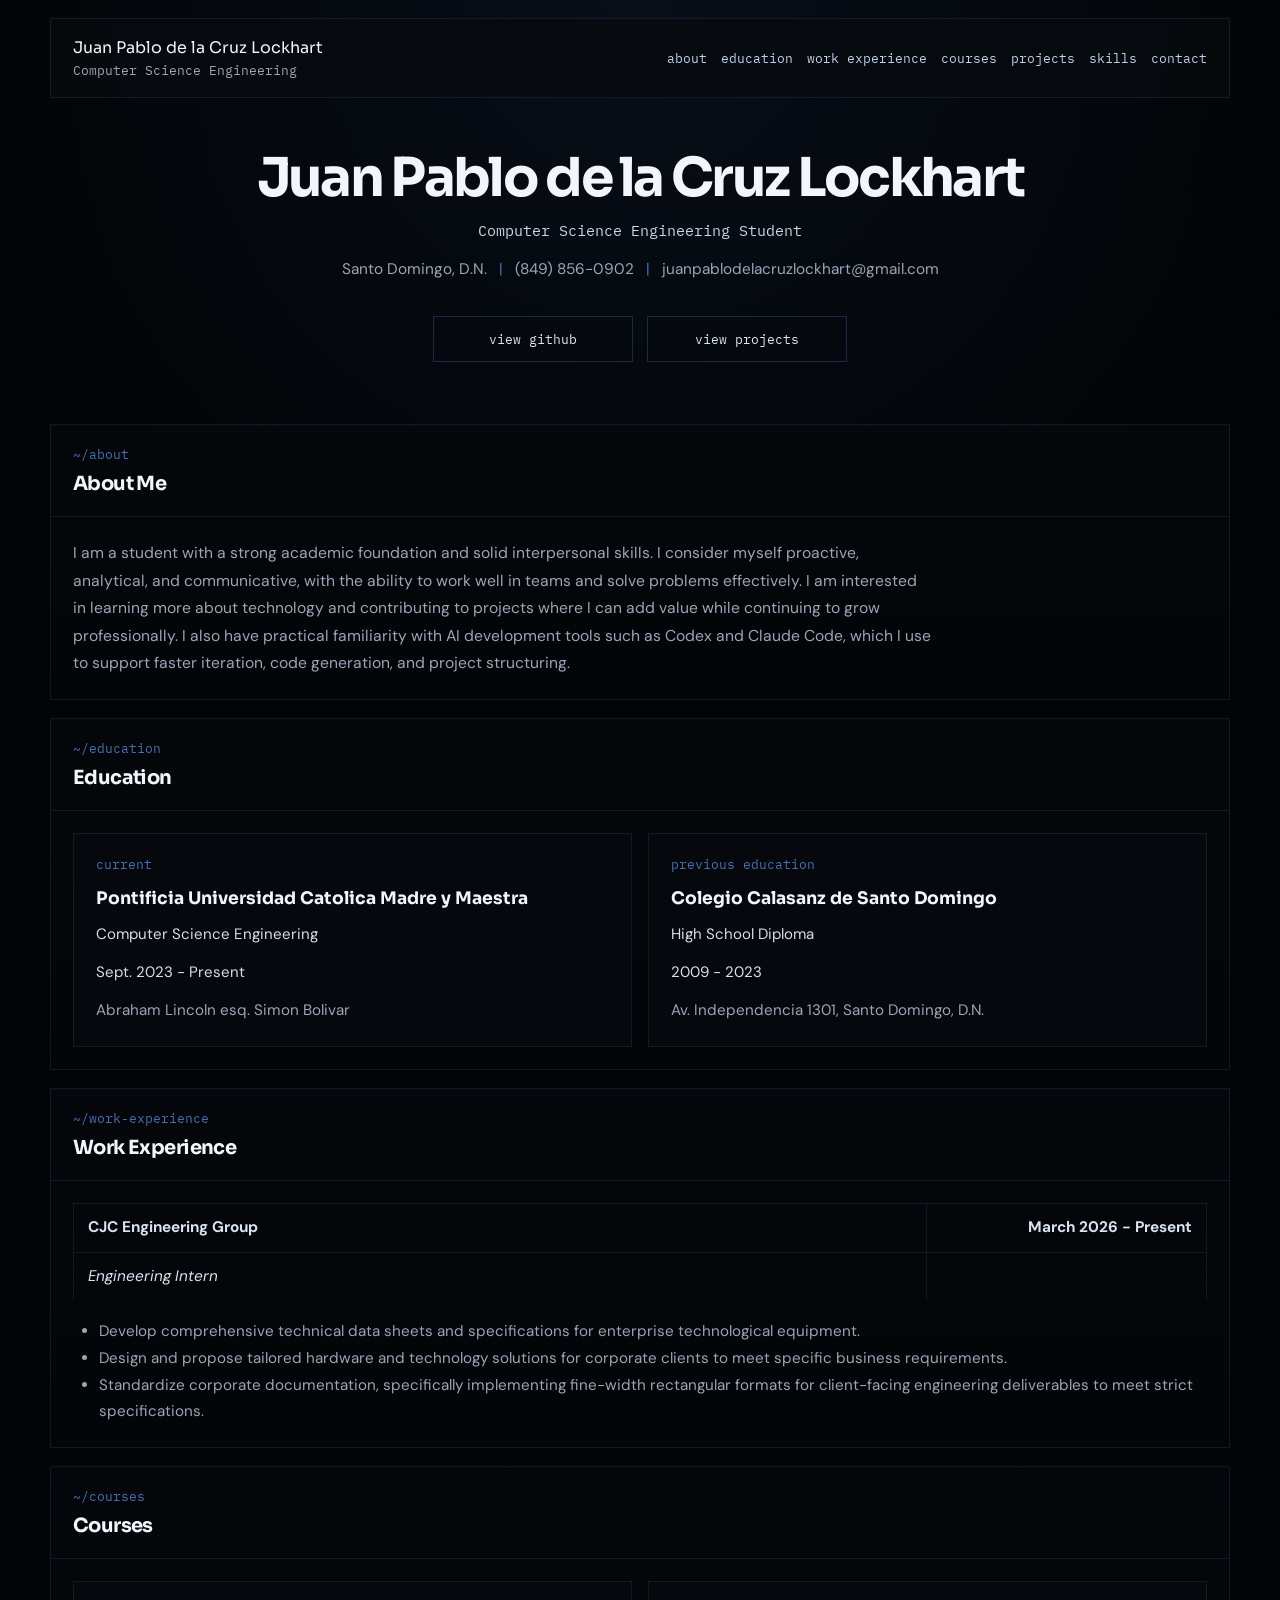
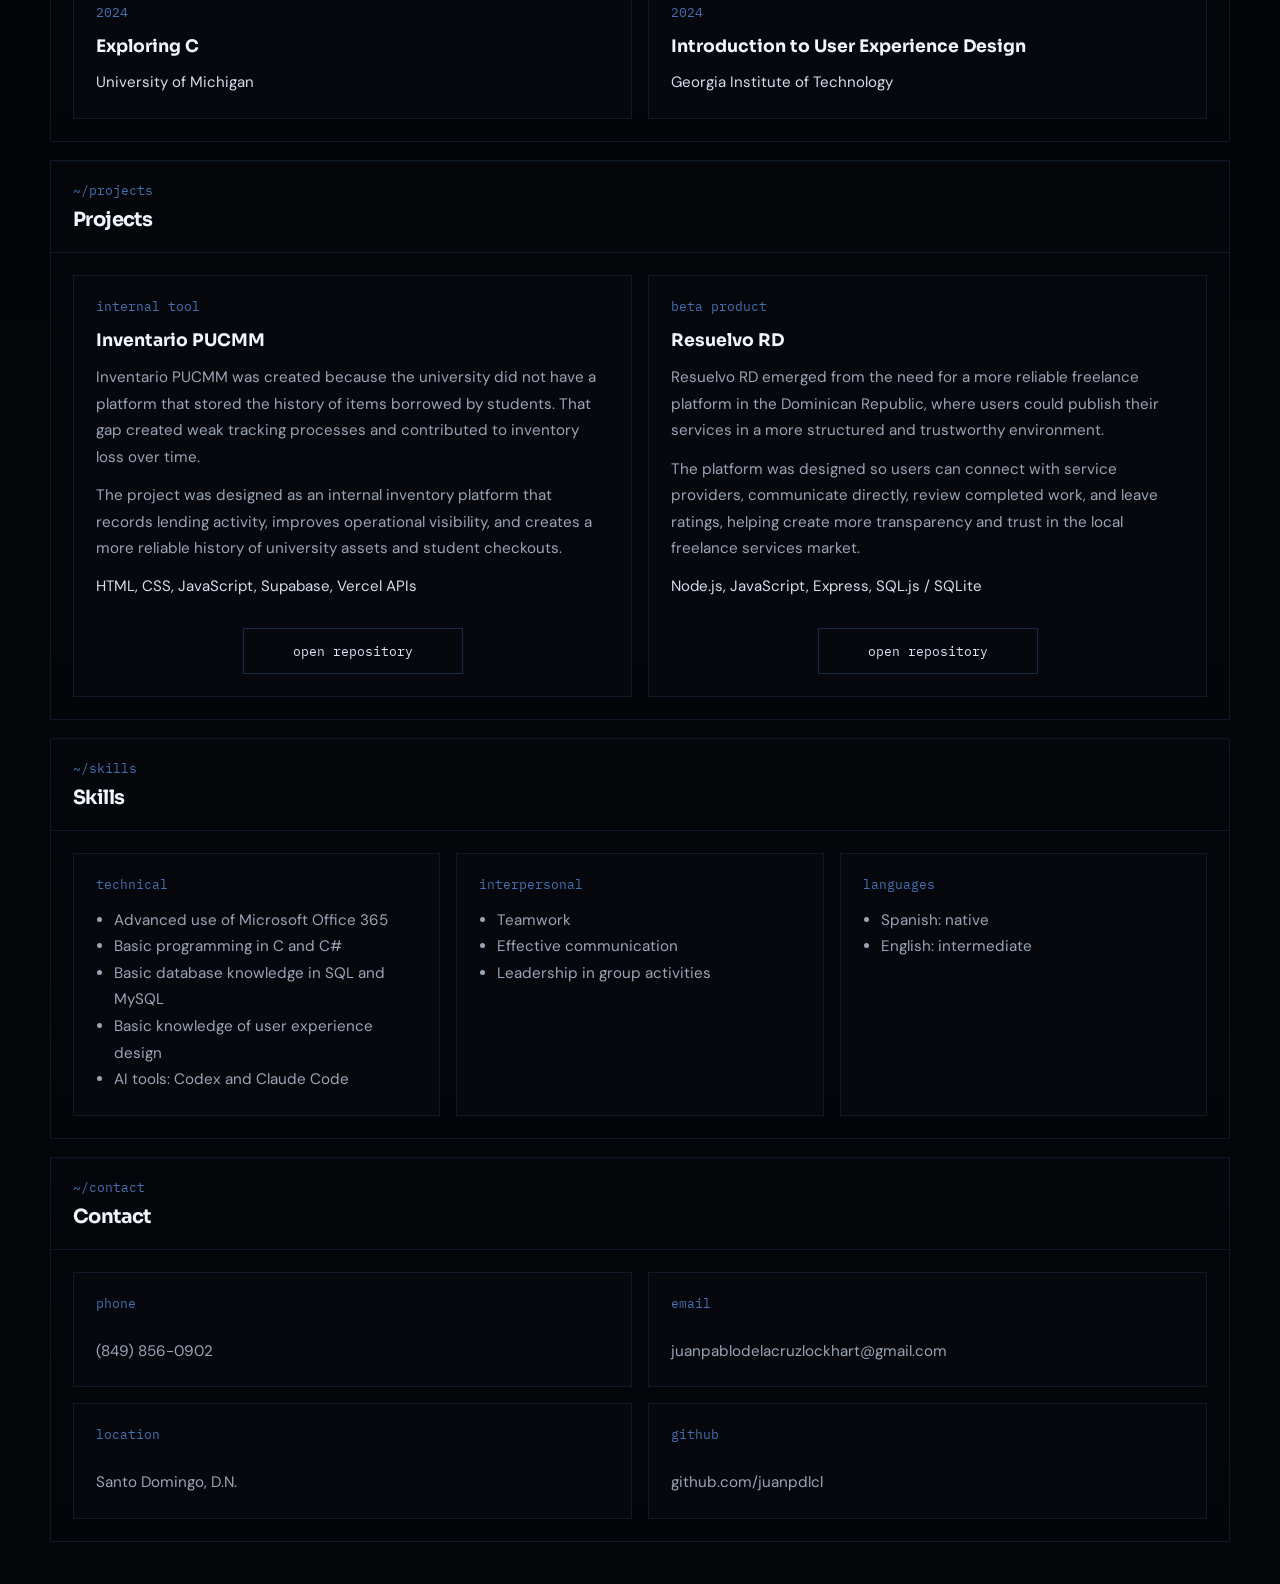
==== docs/index.html @ 8f5033bb "Add docs-based Pages source" ====
<!doctype html>
<html lang="en">
  <head>
    <meta charset="UTF-8" />
    <meta name="viewport" content="width=device-width, initial-scale=1.0" />
    <title>Juan Pablo de la Cruz Lockhart | Portfolio</title>
    <meta
      name="description"
      content="Portfolio of Juan Pablo de la Cruz Lockhart, a Computer Science Engineering student."
    />
    <meta
      property="og:title"
      content="Juan Pablo de la Cruz Lockhart | Portfolio"
    />
    <meta
      property="og:description"
      content="Academic and technical profile with projects, education, courses, skills, and contact information."
    />
    <meta property="og:type" content="website" />
    <meta property="og:url" content="https://juanpdlcl.github.io/" />
    <link rel="preconnect" href="https://fonts.googleapis.com" />
    <link rel="preconnect" href="https://fonts.gstatic.com" crossorigin />
    <link
      href="https://fonts.googleapis.com/css2?family=DM+Sans:wght@400;500;700&family=IBM+Plex+Mono:wght@400;500;600&family=Sora:wght@500;600;700&display=swap"
      rel="stylesheet"
    />
    <link rel="stylesheet" href="./styles.css" />
  </head>
  <body>
    <div class="site-shell">
      <header class="topbar reveal" id="home">
        <div class="brand">
          <span class="brand-name">Juan Pablo de la Cruz Lockhart</span>
          <span class="brand-role">Computer Science Engineering</span>
        </div>

        <nav class="topnav">
          <a href="#about">about</a>
          <a href="#education">education</a>
          <a href="#work-experience">work experience</a>
          <a href="#courses">courses</a>
          <a href="#projects">projects</a>
          <a href="#skills">skills</a>
          <a href="#contact">contact</a>
        </nav>
      </header>

      <main>
        <section class="hero reveal">
          <h1>Juan Pablo de la Cruz Lockhart</h1>

          <p class="hero-role">Computer Science Engineering Student</p>

          <p class="hero-contact">
            Santo Domingo, D.N. <span>|</span> (849) 856-0902 <span>|</span>
            <a href="mailto:juanpablodelacruzlockhart@gmail.com"
              >juanpablodelacruzlockhart@gmail.com</a
            >
          </p>

          <div class="hero-actions">
            <a class="hero-button" href="https://github.com/juanpdlcl">view github</a>
            <a class="hero-button hero-button-secondary" href="#projects"
              >view projects</a
            >
          </div>
        </section>

        <section class="content-section reveal" id="about">
          <div class="section-head">
            <p class="section-path">~/about</p>
            <h2>About Me</h2>
          </div>
          <div class="section-body">
            <p class="copy-block">
              I am a student with a strong academic foundation and solid
              interpersonal skills. I consider myself proactive, analytical, and
              communicative, with the ability to work well in teams and solve
              problems effectively. I am interested in learning more about
              technology and contributing to projects where I can add value
              while continuing to grow professionally. I also have practical
              familiarity with AI development tools such as Codex and Claude
              Code, which I use to support faster iteration, code generation,
              and project structuring.
            </p>
          </div>
        </section>

        <section class="content-section reveal" id="education">
          <div class="section-head">
            <p class="section-path">~/education</p>
            <h2>Education</h2>
          </div>
          <div class="card-grid">
            <article class="info-card">
              <div class="card-label">current</div>
              <h3>Pontificia Universidad Catolica Madre y Maestra</h3>
              <p class="card-meta">
                Computer Science Engineering
              </p>
              <p class="card-meta">Sept. 2023 - Present</p>
              <p class="card-copy">Abraham Lincoln esq. Simon Bolivar</p>
            </article>

            <article class="info-card">
              <div class="card-label">previous education</div>
              <h3>Colegio Calasanz de Santo Domingo</h3>
              <p class="card-meta">High School Diploma</p>
              <p class="card-meta">2009 - 2023</p>
              <p class="card-copy">Av. Independencia 1301, Santo Domingo, D.N.</p>
            </article>
          </div>
        </section>

        <section class="content-section reveal" id="work-experience">
          <div class="section-head">
            <p class="section-path">~/work-experience</p>
            <h2>Work Experience</h2>
          </div>
          <div class="experience-table">
            <div class="experience-row experience-row-head">
              <div class="experience-main">CJC Engineering Group</div>
              <div class="experience-side">March 2026 - Present</div>
            </div>
            <div class="experience-row">
              <div class="experience-main"><em>Engineering Intern</em></div>
              <div class="experience-side"></div>
            </div>
            <div class="experience-details">
              <ul class="detail-list">
                <li>
                  Develop comprehensive technical data sheets and
                  specifications for enterprise technological equipment.
                </li>
                <li>
                  Design and propose tailored hardware and technology solutions
                  for corporate clients to meet specific business requirements.
                </li>
                <li>
                  Standardize corporate documentation, specifically
                  implementing fine-width rectangular formats for client-facing
                  engineering deliverables to meet strict specifications.
                </li>
              </ul>
            </div>
          </div>
        </section>

        <section class="content-section reveal" id="courses">
          <div class="section-head">
            <p class="section-path">~/courses</p>
            <h2>Courses</h2>
          </div>
          <div class="card-grid">
            <article class="info-card">
              <div class="card-label">2024</div>
              <h3>Exploring C</h3>
              <p class="card-meta">University of Michigan</p>
            </article>

            <article class="info-card">
              <div class="card-label">2024</div>
              <h3>Introduction to User Experience Design</h3>
              <p class="card-meta">Georgia Institute of Technology</p>
            </article>
          </div>
        </section>

        <section class="content-section reveal" id="projects">
          <div class="section-head">
            <p class="section-path">~/projects</p>
            <h2>Projects</h2>
          </div>
          <div class="card-grid">
            <article class="info-card project-card">
              <div class="card-label">internal tool</div>
              <h3>Inventario PUCMM</h3>
              <p class="card-copy">
                Inventario PUCMM was created because the university did not have
                a platform that stored the history of items borrowed by
                students. That gap created weak tracking processes and
                contributed to inventory loss over time.
              </p>
              <p class="card-copy">
                The project was designed as an internal inventory platform that
                records lending activity, improves operational visibility, and
                creates a more reliable history of university assets and student
                checkouts.
              </p>
              <p class="card-meta">HTML, CSS, JavaScript, Supabase, Vercel APIs</p>
              <a class="card-button" href="https://github.com/juanpdlcl/inventario-pucmm"
                >open repository</a
              >
            </article>

            <article class="info-card project-card">
              <div class="card-label">beta product</div>
              <h3>Resuelvo RD</h3>
              <p class="card-copy">
                Resuelvo RD emerged from the need for a more reliable freelance
                platform in the Dominican Republic, where users could publish
                their services in a more structured and trustworthy environment.
              </p>
              <p class="card-copy">
                The platform was designed so users can connect with service
                providers, communicate directly, review completed work, and
                leave ratings, helping create more transparency and trust in the
                local freelance services market.
              </p>
              <p class="card-meta">Node.js, JavaScript, Express, SQL.js / SQLite</p>
              <a class="card-button" href="https://github.com/juanpdlcl/resuelvo-rd"
                >open repository</a
              >
            </article>
          </div>
        </section>

        <section class="content-section reveal" id="skills">
          <div class="section-head">
            <p class="section-path">~/skills</p>
            <h2>Skills</h2>
          </div>
          <div class="card-grid card-grid-3">
            <article class="info-card">
              <div class="card-label">technical</div>
              <ul class="detail-list">
                <li>Advanced use of Microsoft Office 365</li>
                <li>Basic programming in C and C#</li>
                <li>Basic database knowledge in SQL and MySQL</li>
                <li>Basic knowledge of user experience design</li>
                <li>AI tools: Codex and Claude Code</li>
              </ul>
            </article>

            <article class="info-card">
              <div class="card-label">interpersonal</div>
              <ul class="detail-list">
                <li>Teamwork</li>
                <li>Effective communication</li>
                <li>Leadership in group activities</li>
              </ul>
            </article>

            <article class="info-card">
              <div class="card-label">languages</div>
              <ul class="detail-list">
                <li>Spanish: native</li>
                <li>English: intermediate</li>
              </ul>
            </article>
          </div>
        </section>

        <section class="content-section reveal" id="contact">
          <div class="section-head">
            <p class="section-path">~/contact</p>
            <h2>Contact</h2>
          </div>
          <div class="card-grid contact-grid">
            <article class="info-card">
              <div class="card-label">phone</div>
              <p class="card-copy">(849) 856-0902</p>
            </article>

            <article class="info-card">
              <div class="card-label">email</div>
              <p class="card-copy">
                <a href="mailto:juanpablodelacruzlockhart@gmail.com"
                  >juanpablodelacruzlockhart@gmail.com</a
                >
              </p>
            </article>

            <article class="info-card">
              <div class="card-label">location</div>
              <p class="card-copy">Santo Domingo, D.N.</p>
            </article>

            <article class="info-card">
              <div class="card-label">github</div>
              <p class="card-copy">
                <a href="https://github.com/juanpdlcl">github.com/juanpdlcl</a>
              </p>
            </article>
          </div>
        </section>
      </main>
    </div>

    <script src="./script.js"></script>
  </body>
</html>
---- docs/styles.css ----
:root {
  --bg: #020305;
  --panel: #06080d;
  --panel-alt: #0a0e15;
  --text: #f2f5fb;
  --muted: #9ba5b6;
  --line: rgba(56, 90, 148, 0.22);
  --line-strong: rgba(56, 90, 148, 0.42);
  --accent: #24497f;
  --accent-bright: #4670b1;
  --accent-soft: rgba(70, 112, 177, 0.14);
  --max-width: 1180px;
}

* {
  box-sizing: border-box;
}

html {
  scroll-behavior: smooth;
}

body {
  margin: 0;
  min-height: 100vh;
  background:
    radial-gradient(circle at top center, rgba(36, 73, 127, 0.16), transparent 22%),
    linear-gradient(180deg, #020305 0%, #04060a 100%);
  color: var(--text);
  font-family: "DM Sans", sans-serif;
}

a {
  color: inherit;
  text-decoration: none;
}

.site-shell {
  width: min(var(--max-width), calc(100% - 40px));
  margin: 0 auto;
  padding: 18px 0 42px;
}

.topbar {
  display: flex;
  justify-content: space-between;
  align-items: center;
  gap: 20px;
  padding: 18px 22px;
  border: 1px solid var(--line);
  background: rgba(7, 10, 15, 0.72);
}

.brand {
  display: flex;
  flex-direction: column;
  gap: 4px;
}

.brand-name {
  font-family: "Sora", sans-serif;
  font-size: 1rem;
  color: var(--text);
}

.brand-role {
  font-family: "IBM Plex Mono", monospace;
  font-size: 0.82rem;
  color: var(--muted);
}

.topnav {
  display: flex;
  flex-wrap: wrap;
  gap: 14px;
}

.topnav a {
  font-family: "IBM Plex Mono", monospace;
  font-size: 0.84rem;
  color: #bfd0ea;
  transition: color 180ms ease;
}

.topnav a:hover {
  color: var(--text);
}

.hero {
  padding: 52px 0 44px;
  text-align: center;
}

.availability {
  display: inline-flex;
  align-items: center;
  gap: 10px;
  min-height: 38px;
  padding: 0 14px;
  margin-bottom: 22px;
  border: 1px solid var(--line);
  color: #d6e0ef;
  font-family: "IBM Plex Mono", monospace;
  font-size: 0.84rem;
}

.availability::before {
  content: "";
  width: 9px;
  height: 9px;
  background: var(--accent-bright);
}

.hero h1 {
  margin: 0;
  font-family: "Sora", sans-serif;
  font-size: clamp(2.2rem, 4.5vw, 3.35rem);
  line-height: 1.05;
  letter-spacing: -0.05em;
}

.hero-role {
  margin: 14px 0 0;
  color: #ccd6e5;
  font-family: "IBM Plex Mono", monospace;
  font-size: 0.96rem;
}

.hero-contact {
  margin: 16px 0 0;
  color: var(--muted);
  font-size: 0.96rem;
  line-height: 1.7;
}

.hero-contact span {
  margin: 0 8px;
  color: var(--accent-bright);
}

.hero-contact a:hover {
  color: #dce8fb;
}

.hero-actions {
  display: flex;
  justify-content: center;
  flex-wrap: wrap;
  gap: 14px;
  margin-top: 34px;
}

.hero-button,
.card-button {
  display: inline-flex;
  align-items: center;
  justify-content: center;
  min-height: 46px;
  padding: 0 20px;
  border: 1px solid var(--line-strong);
  color: #dce5f4;
  font-family: "IBM Plex Mono", monospace;
  font-size: 0.84rem;
  transition:
    background-color 180ms ease,
    border-color 180ms ease,
    color 180ms ease;
}

.hero-button {
  min-width: 200px;
}

.hero-button:hover,
.card-button:hover {
  border-color: var(--accent-bright);
  background: var(--accent-soft);
}

.hero-button-secondary {
  background: transparent;
}

.content-section {
  margin-top: 18px;
  border: 1px solid var(--line);
  background: linear-gradient(180deg, rgba(5, 7, 11, 0.92), rgba(3, 5, 8, 0.92));
  box-shadow: inset 0 1px 0 rgba(70, 112, 177, 0.04);
}

.section-head {
  padding: 20px 22px;
  border-bottom: 1px solid var(--line);
}

.section-path {
  margin: 0 0 8px;
  color: var(--accent-bright);
  font-family: "IBM Plex Mono", monospace;
  font-size: 0.84rem;
}

.section-head h2 {
  margin: 0;
  font-family: "Sora", sans-serif;
  font-size: 1.22rem;
  letter-spacing: -0.03em;
}

.section-body,
.card-grid {
  padding: 22px;
}

.copy-block {
  margin: 0;
  max-width: 860px;
  color: var(--muted);
  font-size: 0.98rem;
  line-height: 1.75;
}

.card-grid {
  display: grid;
  grid-template-columns: repeat(2, minmax(0, 1fr));
  gap: 16px;
}

.card-grid-3 {
  grid-template-columns: repeat(3, minmax(0, 1fr));
}

.experience-table {
  padding: 22px;
}

.experience-row {
  display: grid;
  grid-template-columns: minmax(0, 1fr) 280px;
  border: 1px solid var(--line);
  border-bottom: 0;
}

.experience-row:last-of-type {
  border-bottom: 1px solid var(--line);
}

.experience-row-head .experience-main,
.experience-row-head .experience-side {
  font-weight: 700;
}

.experience-main,
.experience-side {
  padding: 12px 14px;
  color: #d9e3f1;
  font-size: 0.96rem;
  line-height: 1.55;
}

.experience-side {
  border-left: 1px solid var(--line);
  text-align: right;
}

.experience-details {
  padding: 18px 8px 0;
}

.info-card {
  display: flex;
  flex-direction: column;
  min-height: 100%;
  padding: 22px;
  border: 1px solid var(--line);
  background: var(--panel);
}

.card-label {
  margin-bottom: 14px;
  color: var(--accent-bright);
  font-family: "IBM Plex Mono", monospace;
  font-size: 0.8rem;
  text-transform: lowercase;
}

.info-card h3 {
  margin: 0;
  font-family: "Sora", sans-serif;
  font-size: 1.08rem;
  line-height: 1.35;
}

.card-meta {
  margin: 12px 0 0;
  color: #d5deec;
  font-size: 0.94rem;
  line-height: 1.7;
}

.card-copy {
  margin: 12px 0 0;
  color: var(--muted);
  font-size: 0.95rem;
  line-height: 1.75;
  overflow-wrap: anywhere;
}

.detail-list {
  margin: 0;
  padding-left: 18px;
  color: var(--muted);
  font-size: 0.95rem;
  line-height: 1.75;
}

.project-card .card-button {
  width: min(100%, 220px);
  margin-top: 28px;
  align-self: center;
}

.contact-grid .info-card {
  justify-content: center;
}

.reveal {
  opacity: 0;
  transform: translateY(18px);
  transition: opacity 700ms ease, transform 700ms ease;
}

.reveal.is-visible {
  opacity: 1;
  transform: translateY(0);
}

@media (max-width: 1024px) {
  .card-grid,
  .card-grid-3 {
    grid-template-columns: 1fr;
  }

  .experience-row {
    grid-template-columns: 1fr;
  }

  .experience-side {
    border-left: 0;
    border-top: 1px solid var(--line);
    text-align: left;
  }
}

@media (max-width: 860px) {
  .topbar {
    flex-direction: column;
    align-items: flex-start;
  }

  .topnav {
    justify-content: flex-start;
  }

  .hero-contact span {
    display: none;
  }
}

@media (max-width: 720px) {
  .site-shell {
    width: min(100% - 24px, var(--max-width));
  }

  .hero {
    padding: 42px 0 34px;
  }

  .hero-actions {
    flex-direction: column;
    align-items: center;
  }

  .hero-button {
    width: 100%;
  }

  .section-head,
  .section-body,
  .card-grid {
    padding-left: 18px;
    padding-right: 18px;
  }
}
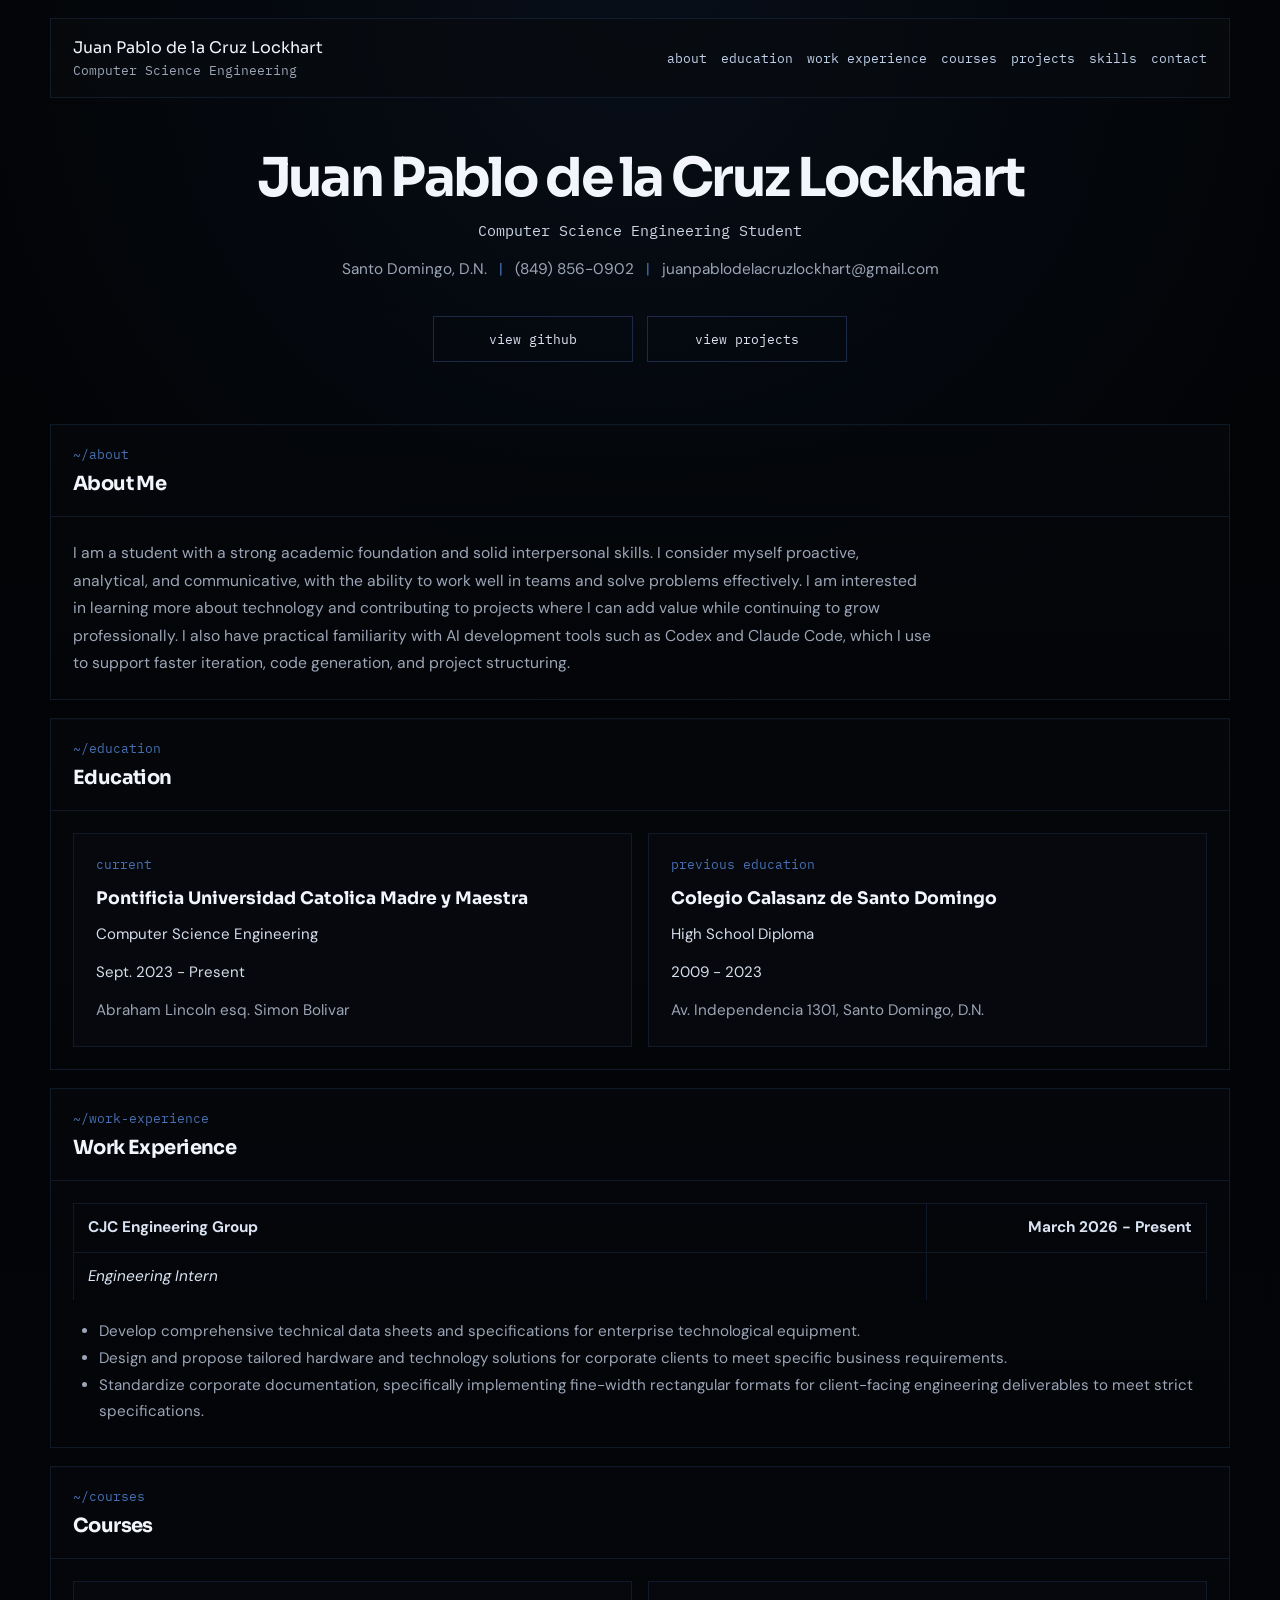
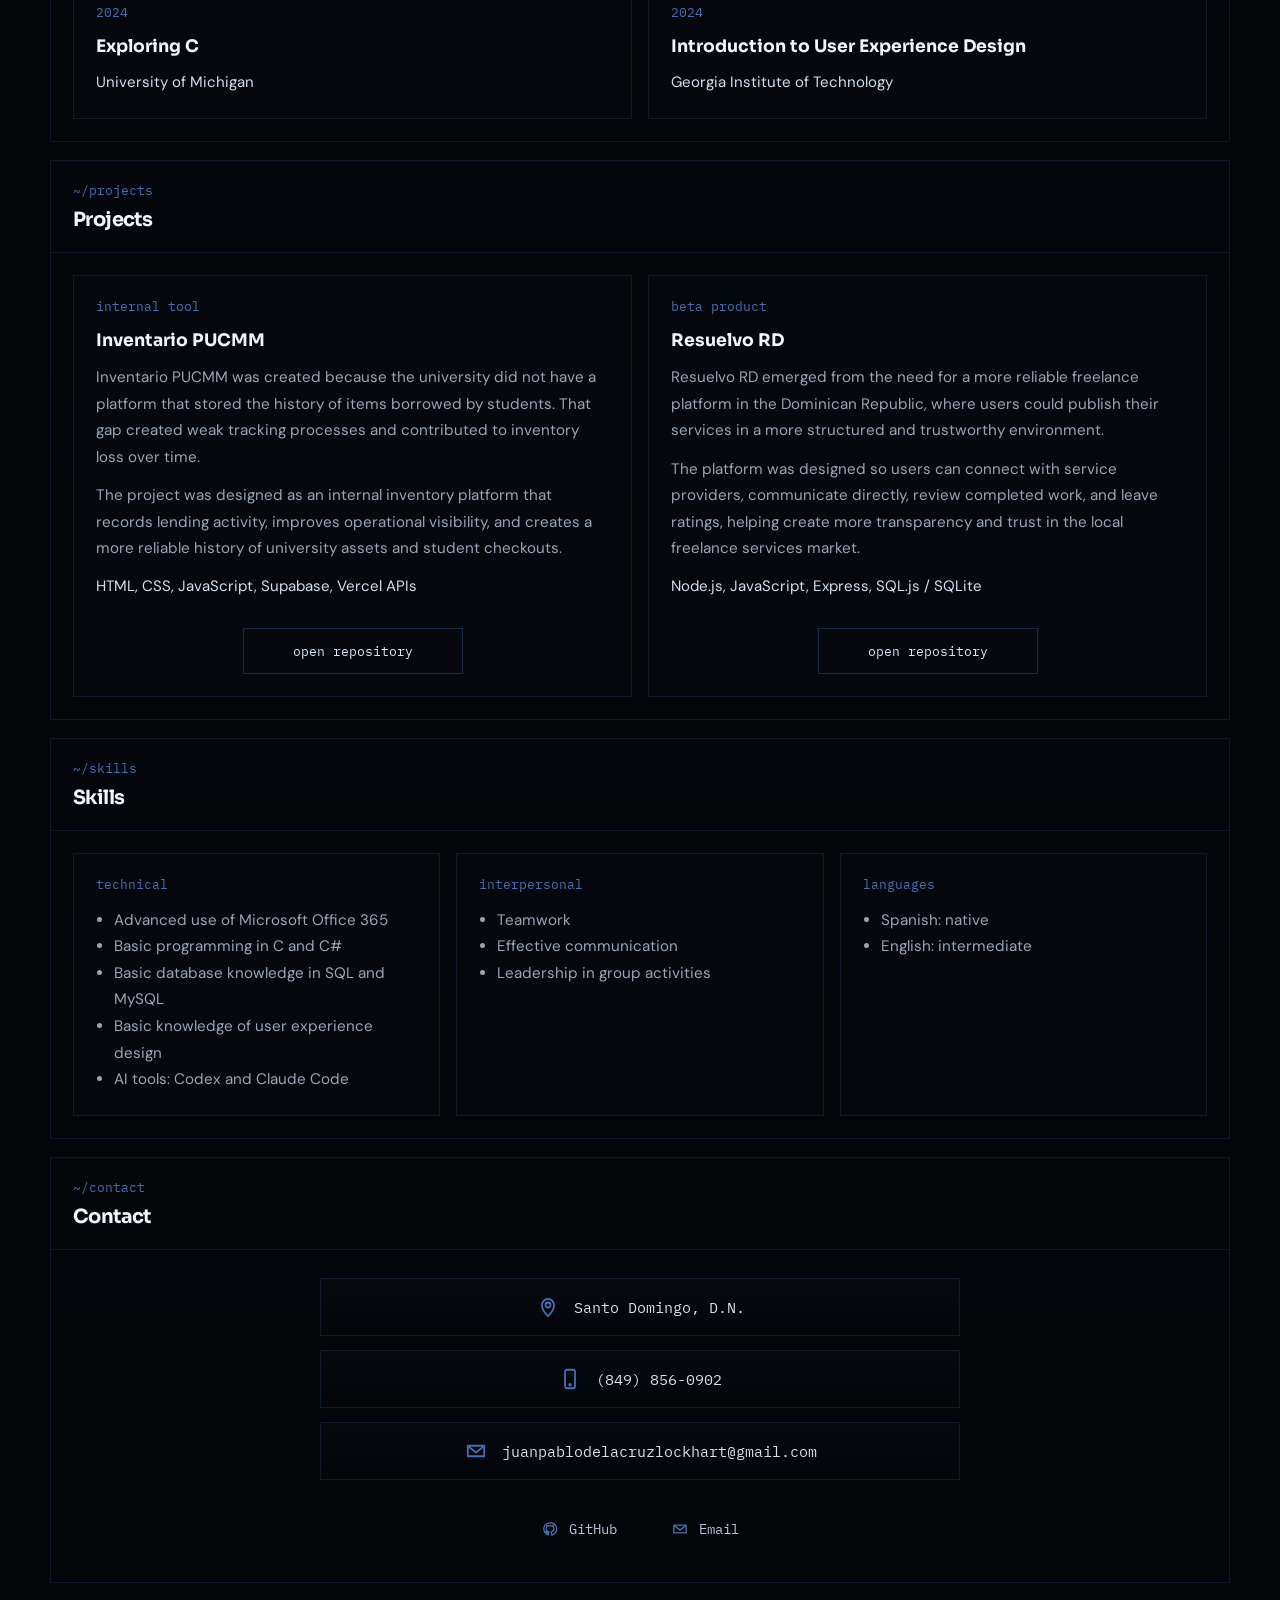
==== commit d224eaf4: "Refine contact banners and social links" ====
--- a/docs/index.html
+++ b/docs/index.html
@@ -256,32 +256,61 @@
             <p class="section-path">~/contact</p>
             <h2>Contact</h2>
           </div>
-          <div class="card-grid contact-grid">
-            <article class="info-card">
-              <div class="card-label">phone</div>
-              <p class="card-copy">(849) 856-0902</p>
-            </article>
-
-            <article class="info-card">
-              <div class="card-label">email</div>
-              <p class="card-copy">
-                <a href="mailto:juanpablodelacruzlockhart@gmail.com"
-                  >juanpablodelacruzlockhart@gmail.com</a
-                >
-              </p>
-            </article>
-
-            <article class="info-card">
-              <div class="card-label">location</div>
-              <p class="card-copy">Santo Domingo, D.N.</p>
-            </article>
-
-            <article class="info-card">
-              <div class="card-label">github</div>
-              <p class="card-copy">
-                <a href="https://github.com/juanpdlcl">github.com/juanpdlcl</a>
-              </p>
-            </article>
+          <div class="contact-showcase">
+            <div class="contact-stack">
+              <a class="contact-banner" href="https://maps.google.com/?q=Santo+Domingo,+Dominican+Republic">
+                <span class="contact-icon" aria-hidden="true">
+                  <svg viewBox="0 0 24 24" role="img">
+                    <path d="M12 21s-6-5.4-6-11a6 6 0 1 1 12 0c0 5.6-6 11-6 11Z" />
+                    <circle cx="12" cy="10" r="2.5" />
+                  </svg>
+                </span>
+                <span class="contact-value">Santo Domingo, D.N.</span>
+              </a>
+
+              <a class="contact-banner" href="tel:+18498560902">
+                <span class="contact-icon" aria-hidden="true">
+                  <svg viewBox="0 0 24 24" role="img">
+                    <rect x="7" y="2.75" width="10" height="18.5" rx="2" />
+                    <circle cx="12" cy="17.8" r="0.8" />
+                  </svg>
+                </span>
+                <span class="contact-value">(849) 856-0902</span>
+              </a>
+
+              <a class="contact-banner" href="mailto:juanpablodelacruzlockhart@gmail.com">
+                <span class="contact-icon" aria-hidden="true">
+                  <svg viewBox="0 0 24 24" role="img">
+                    <path d="M3.75 6.75h16.5v10.5H3.75z" />
+                    <path d="m4.5 7.5 7.5 6 7.5-6" />
+                  </svg>
+                </span>
+                <span class="contact-value">juanpablodelacruzlockhart@gmail.com</span>
+              </a>
+            </div>
+
+            <div class="contact-socials">
+              <a class="social-link" href="https://github.com/juanpdlcl">
+                <span class="social-icon" aria-hidden="true">
+                  <svg viewBox="0 0 24 24" role="img">
+                    <path
+                      d="M12 3.75a8.25 8.25 0 0 0-2.61 16.08c.41.08.56-.18.56-.4v-1.42c-2.29.5-2.78-.97-2.78-.97a2.18 2.18 0 0 0-.91-1.21c-.74-.5.06-.49.06-.49a1.72 1.72 0 0 1 1.26.84 1.77 1.77 0 0 0 2.42.69 1.77 1.77 0 0 1 .53-1.11c-1.83-.21-3.75-.91-3.75-4.05a3.17 3.17 0 0 1 .84-2.21 2.95 2.95 0 0 1 .08-2.18s.69-.22 2.27.84a7.84 7.84 0 0 1 4.12 0c1.58-1.06 2.27-.84 2.27-.84a2.95 2.95 0 0 1 .08 2.18 3.17 3.17 0 0 1 .84 2.21c0 3.15-1.93 3.84-3.77 4.04a1.98 1.98 0 0 1 .56 1.54v2.29c0 .22.15.49.57.4A8.25 8.25 0 0 0 12 3.75Z"
+                    />
+                  </svg>
+                </span>
+                <span>GitHub</span>
+              </a>
+
+              <a class="social-link" href="mailto:juanpablodelacruzlockhart@gmail.com">
+                <span class="social-icon" aria-hidden="true">
+                  <svg viewBox="0 0 24 24" role="img">
+                    <path d="M3.75 6.75h16.5v10.5H3.75z" />
+                    <path d="m4.5 7.5 7.5 6 7.5-6" />
+                  </svg>
+                </span>
+                <span>Email</span>
+              </a>
+            </div>
           </div>
         </section>
       </main>
--- a/docs/styles.css
+++ b/docs/styles.css
@@ -320,8 +320,106 @@
   align-self: center;
 }
 
-.contact-grid .info-card {
+.contact-showcase {
+  padding: 28px 22px 30px;
+}
+
+.contact-stack {
+  display: flex;
+  flex-direction: column;
+  align-items: center;
+  gap: 14px;
+}
+
+.contact-banner {
+  display: inline-flex;
+  align-items: center;
   justify-content: center;
+  gap: 14px;
+  width: min(100%, 640px);
+  min-height: 58px;
+  padding: 0 22px;
+  border: 1px solid var(--line);
+  background: linear-gradient(180deg, rgba(7, 10, 15, 0.88), rgba(4, 6, 10, 0.96));
+  color: #dce5f4;
+  transition:
+    border-color 180ms ease,
+    background-color 180ms ease,
+    transform 180ms ease;
+}
+
+.contact-banner:hover {
+  border-color: var(--accent-bright);
+  background: linear-gradient(180deg, rgba(11, 16, 25, 0.92), rgba(6, 9, 14, 0.98));
+  transform: translateY(-1px);
+}
+
+.contact-icon,
+.social-icon {
+  display: inline-flex;
+  align-items: center;
+  justify-content: center;
+  color: var(--accent-bright);
+  flex-shrink: 0;
+}
+
+.contact-icon {
+  width: 24px;
+  height: 24px;
+}
+
+.contact-icon svg,
+.social-icon svg {
+  width: 100%;
+  height: 100%;
+  stroke: currentColor;
+  fill: none;
+  stroke-width: 1.8;
+  stroke-linecap: round;
+  stroke-linejoin: round;
+}
+
+.contact-value {
+  color: #d8e1ee;
+  font-family: "IBM Plex Mono", monospace;
+  font-size: 0.96rem;
+  text-align: center;
+  overflow-wrap: anywhere;
+}
+
+.contact-socials {
+  display: flex;
+  justify-content: center;
+  flex-wrap: wrap;
+  gap: 16px;
+  margin-top: 26px;
+}
+
+.social-link {
+  display: inline-flex;
+  align-items: center;
+  gap: 10px;
+  min-height: 46px;
+  padding: 0 18px;
+  border: 1px solid transparent;
+  color: #b7c5db;
+  font-family: "IBM Plex Mono", monospace;
+  font-size: 0.9rem;
+  transition:
+    border-color 180ms ease,
+    color 180ms ease,
+    background-color 180ms ease;
+}
+
+.social-link:hover {
+  border-color: var(--line);
+  background: rgba(36, 73, 127, 0.08);
+  color: #ebf1fb;
+}
+
+.social-icon {
+  width: 18px;
+  height: 18px;
 }
 
 .reveal {
@@ -391,4 +489,20 @@
     padding-left: 18px;
     padding-right: 18px;
   }
-}
+
+  .contact-showcase {
+    padding-left: 18px;
+    padding-right: 18px;
+  }
+
+  .contact-banner {
+    justify-content: flex-start;
+    padding: 14px 16px;
+    min-height: 0;
+  }
+
+  .contact-value {
+    text-align: left;
+    font-size: 0.92rem;
+  }
+}
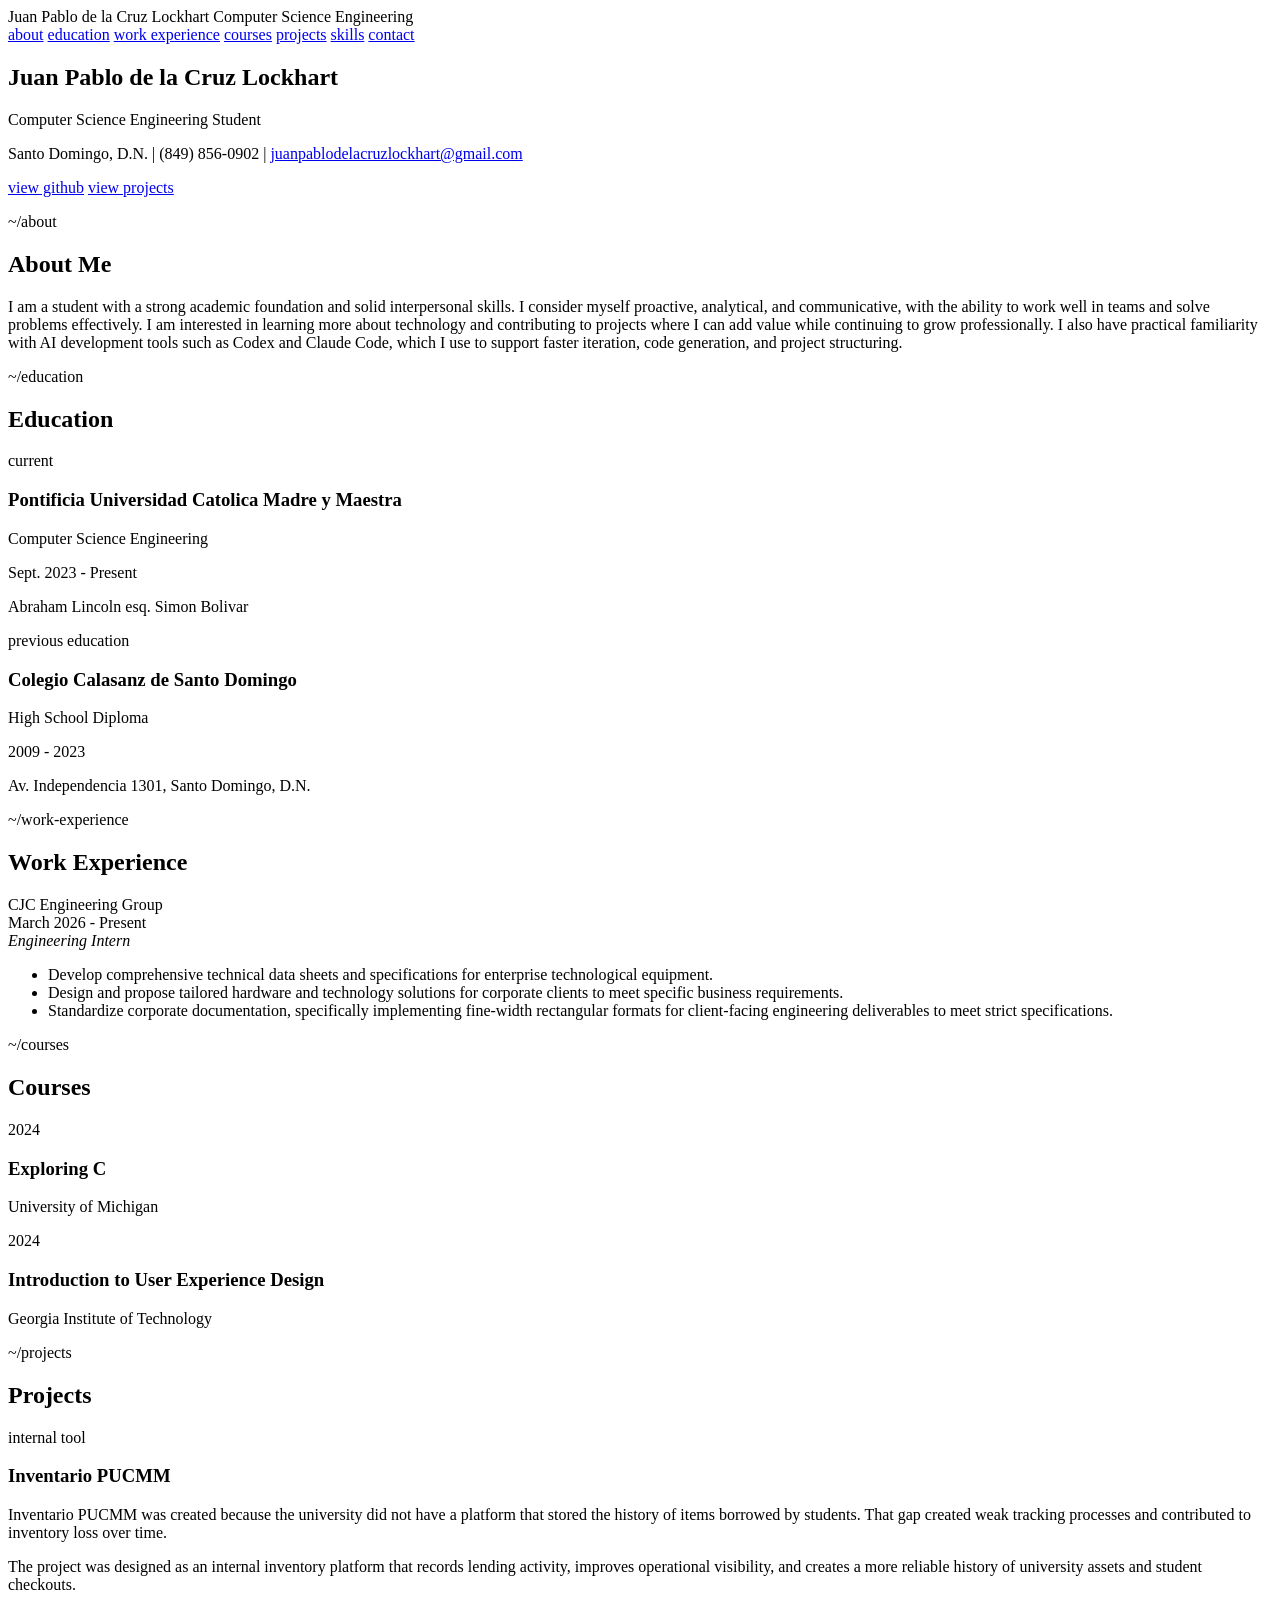
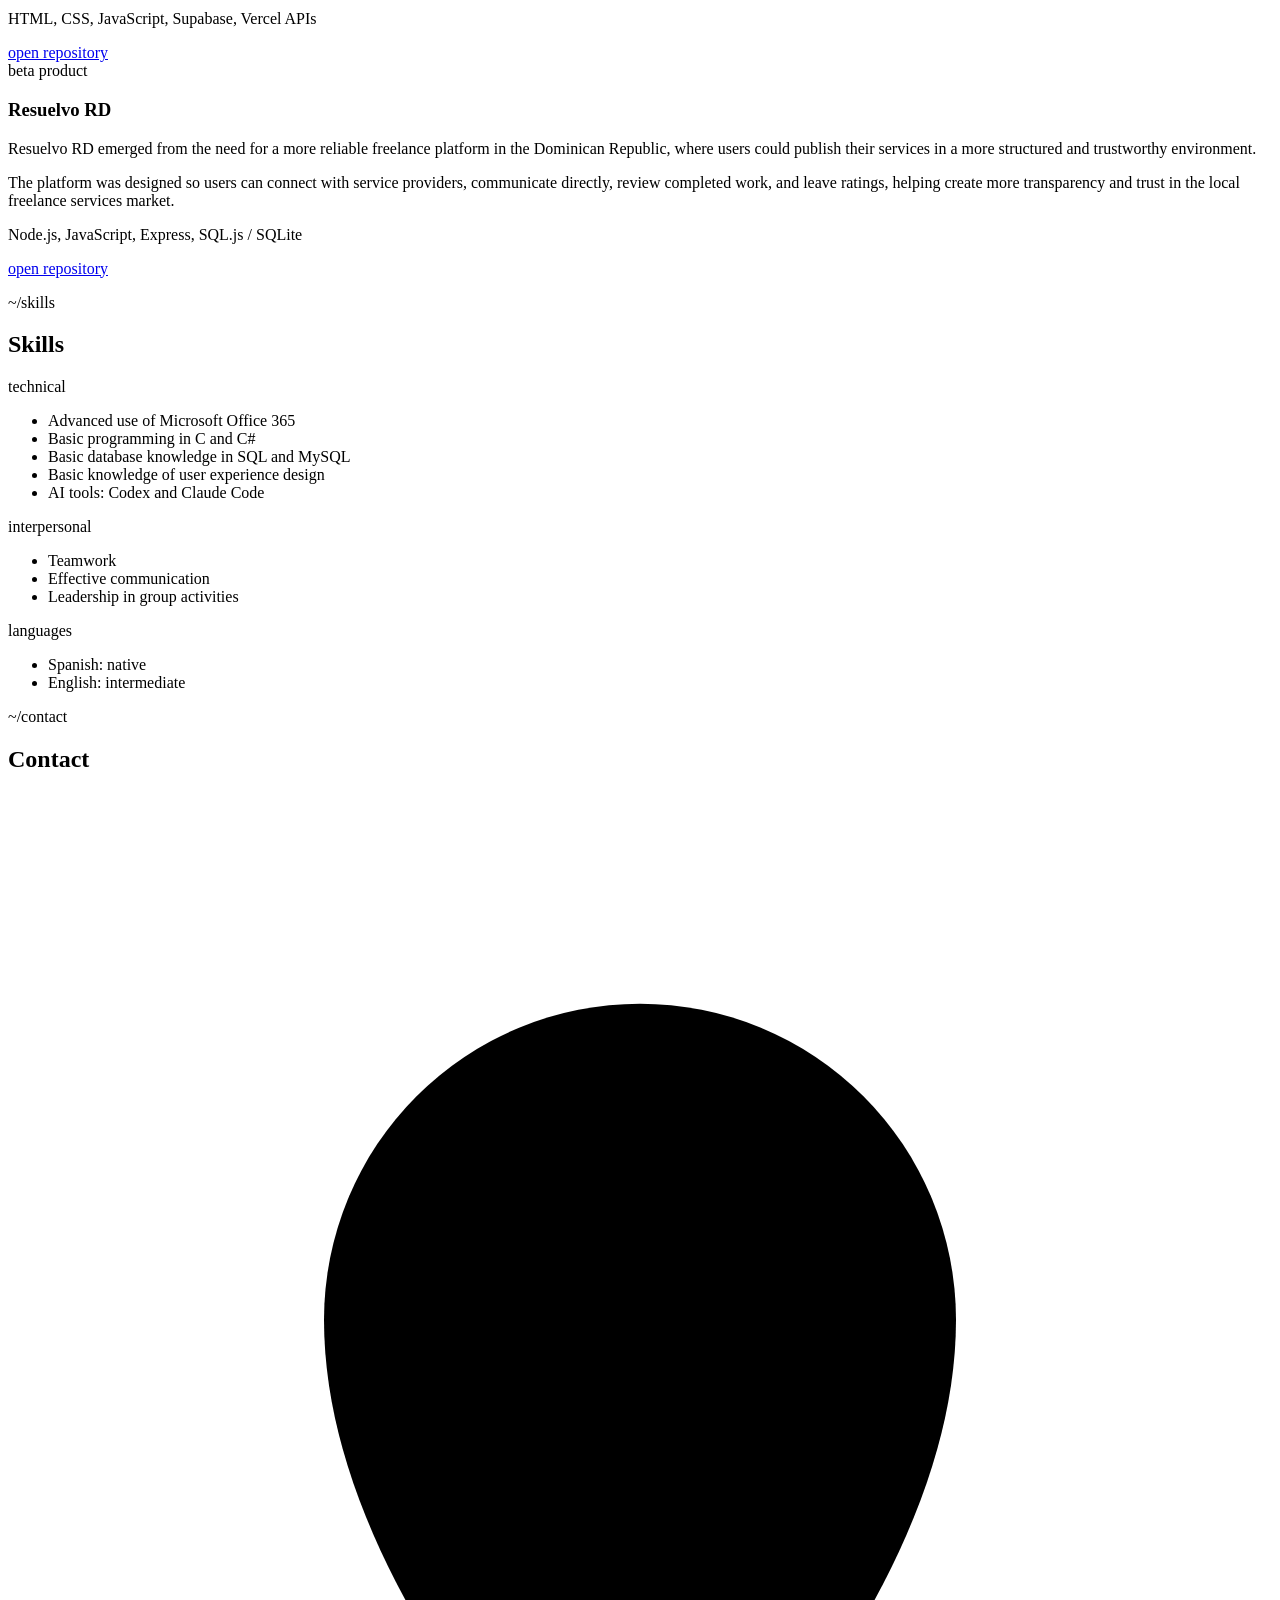
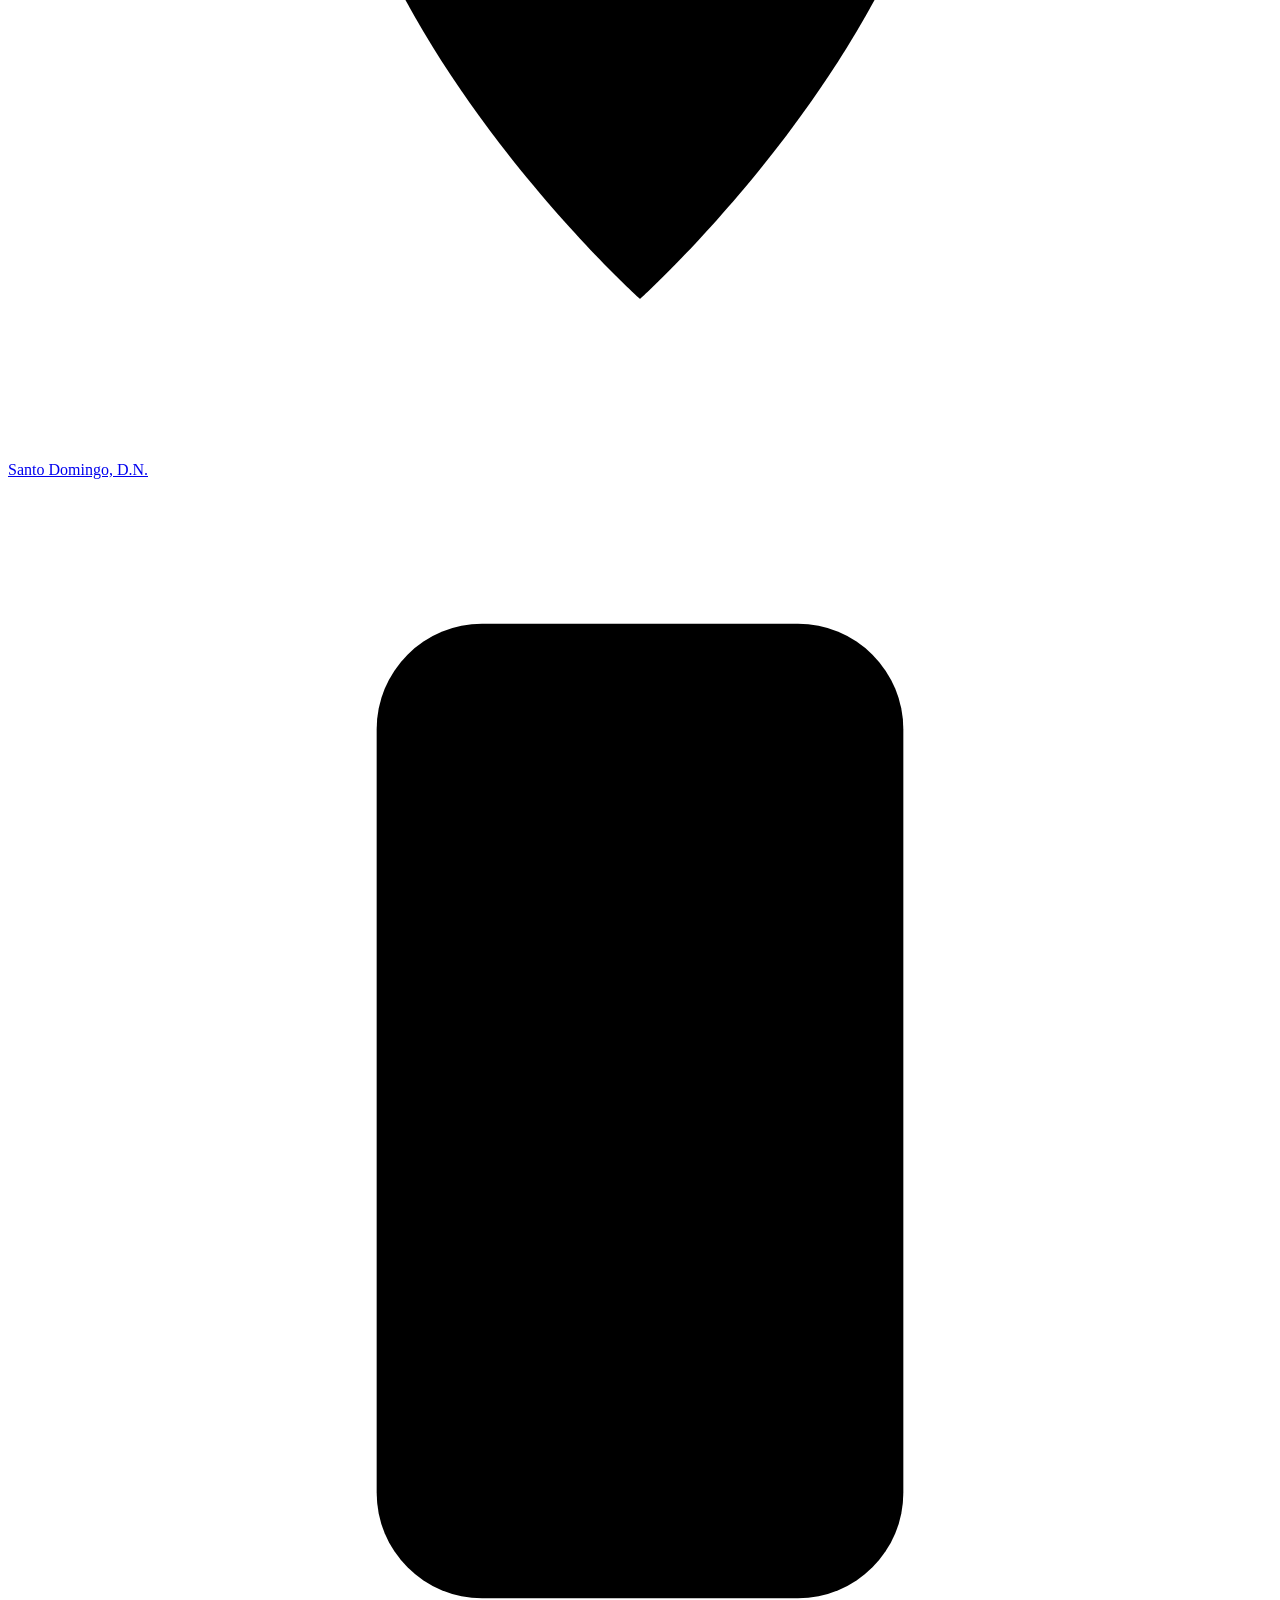
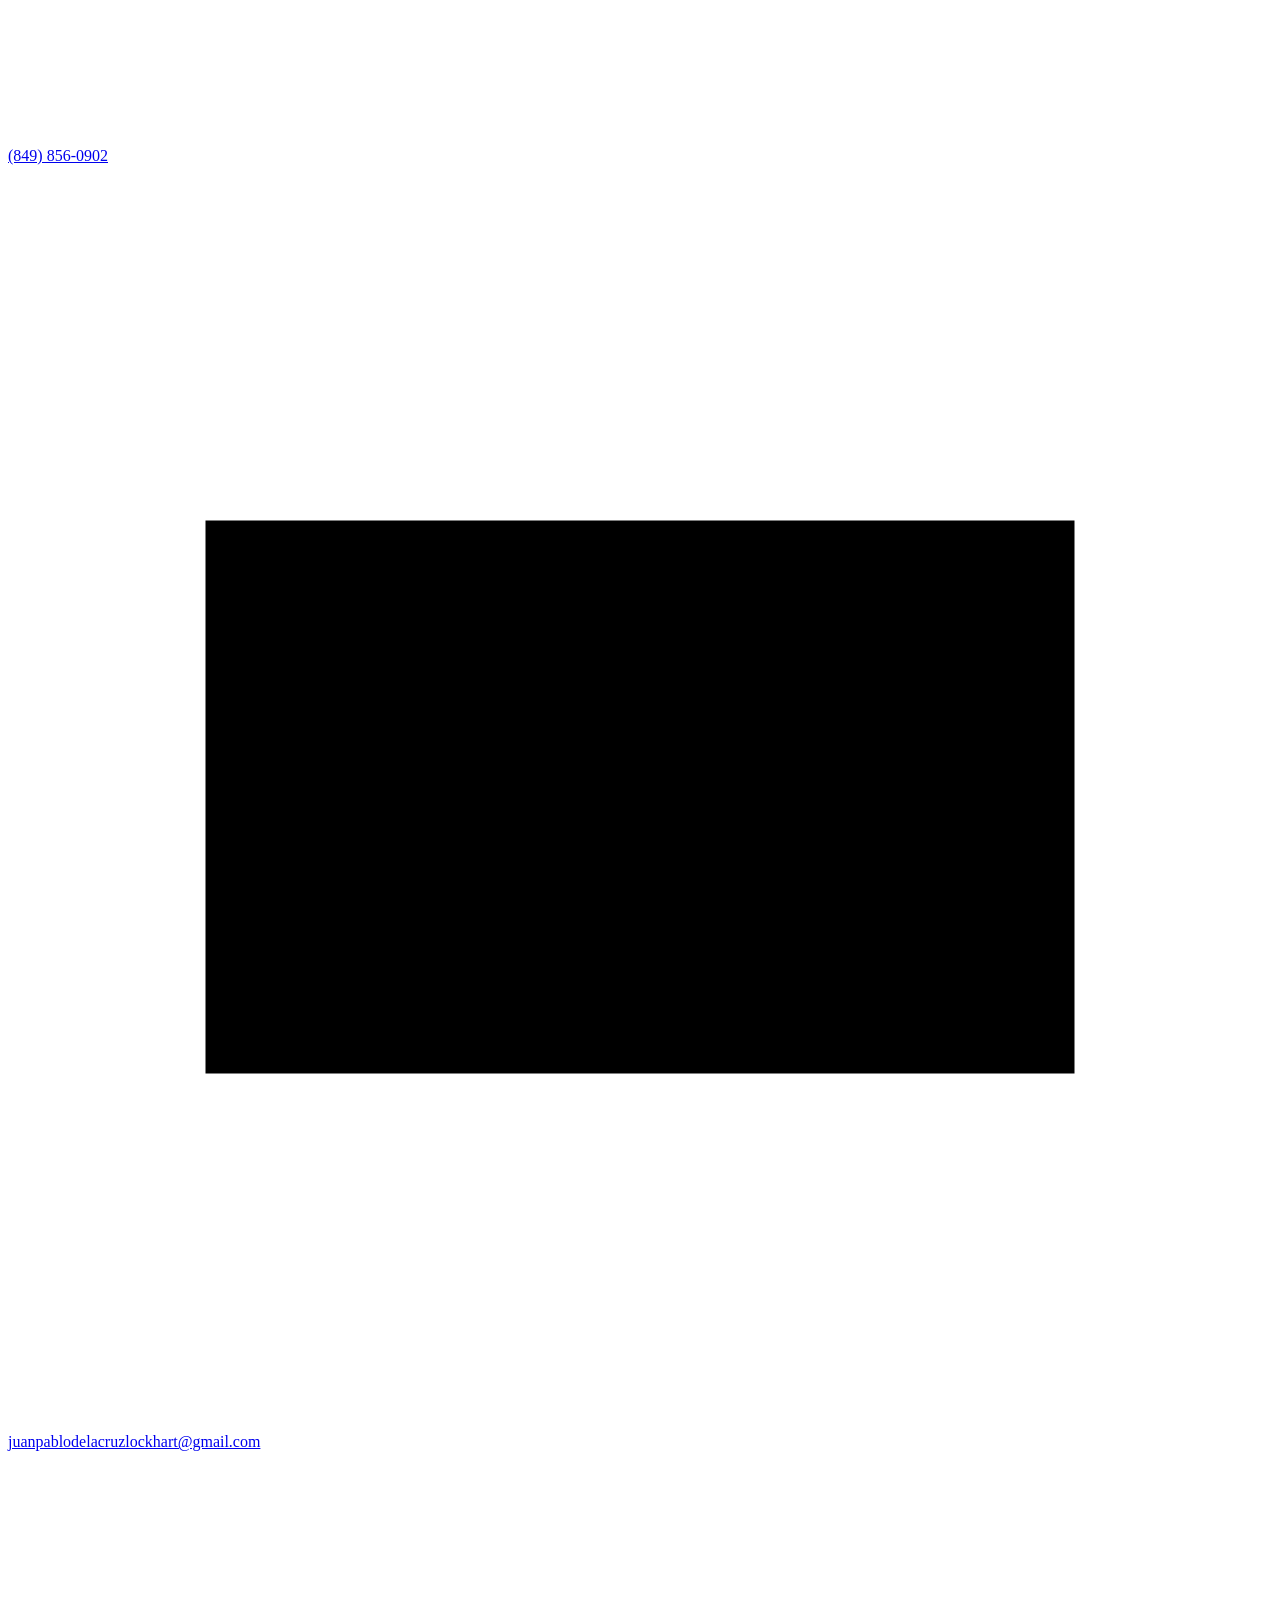
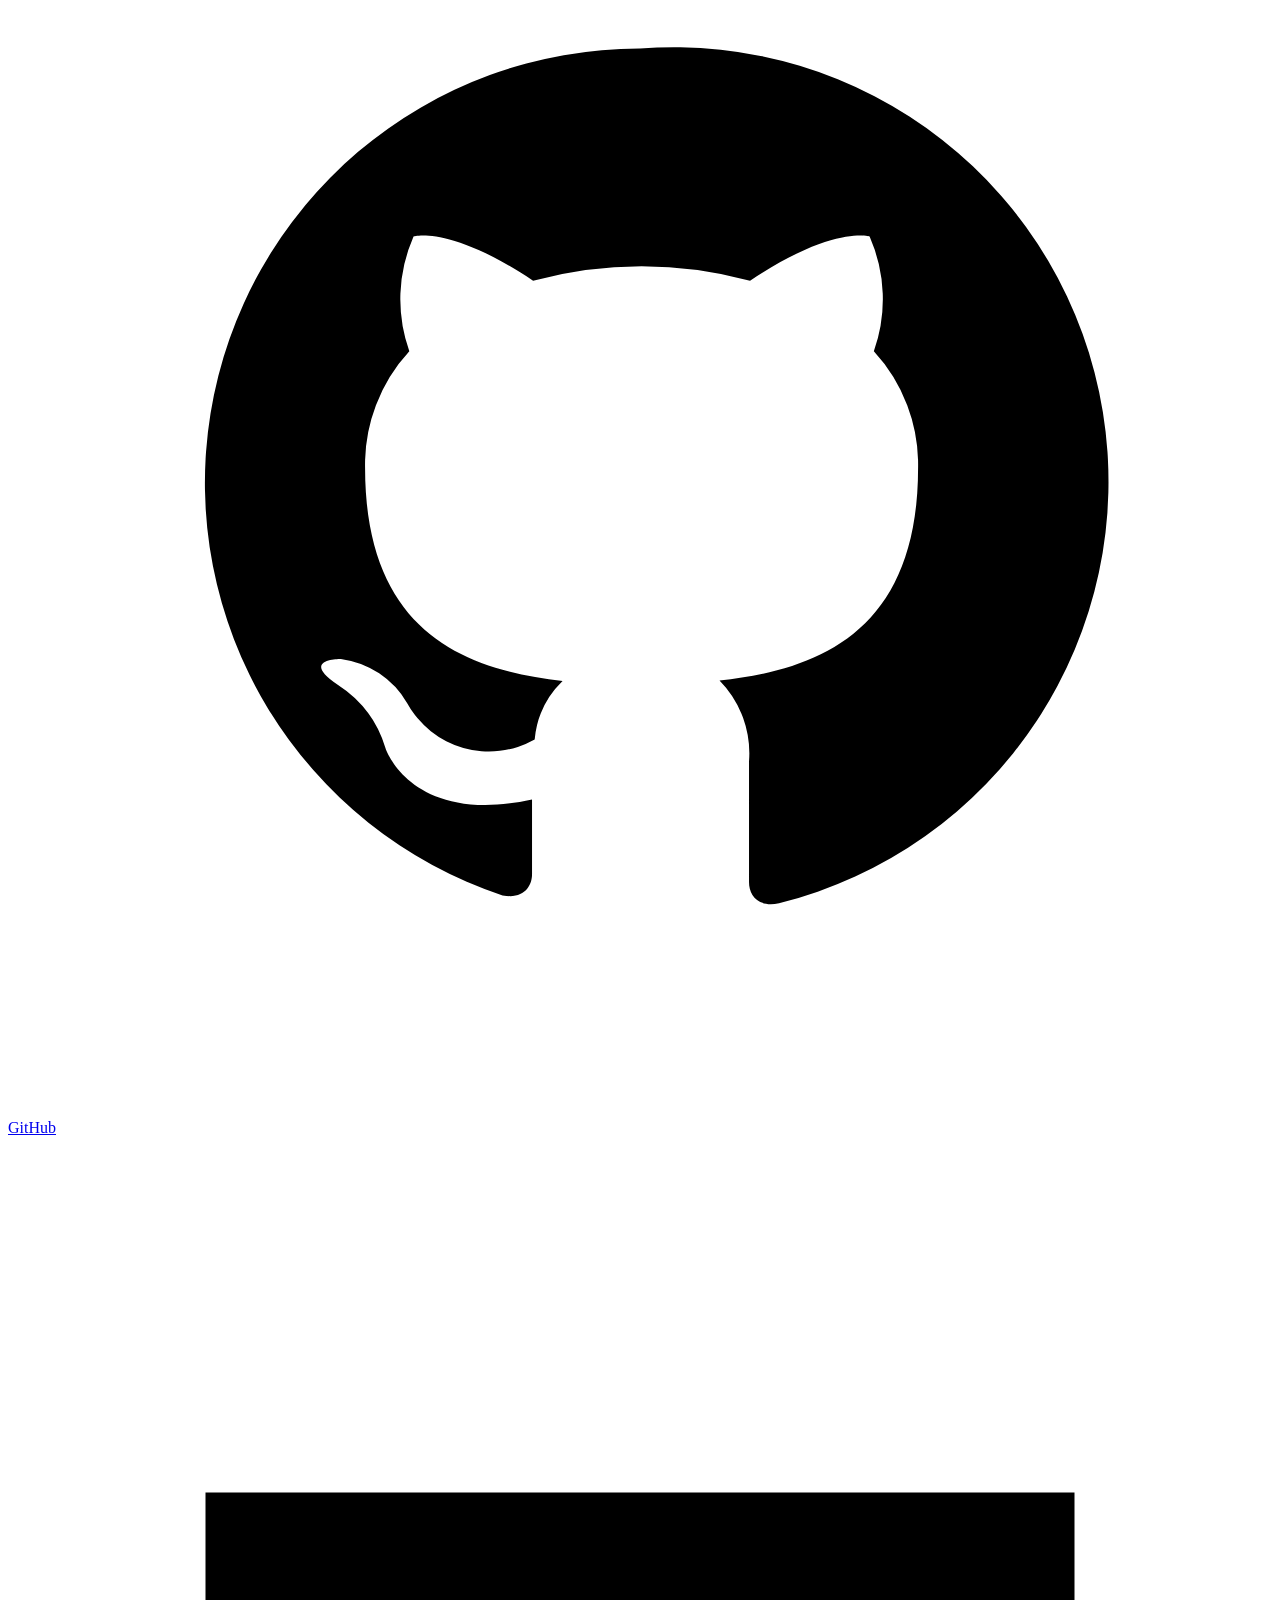
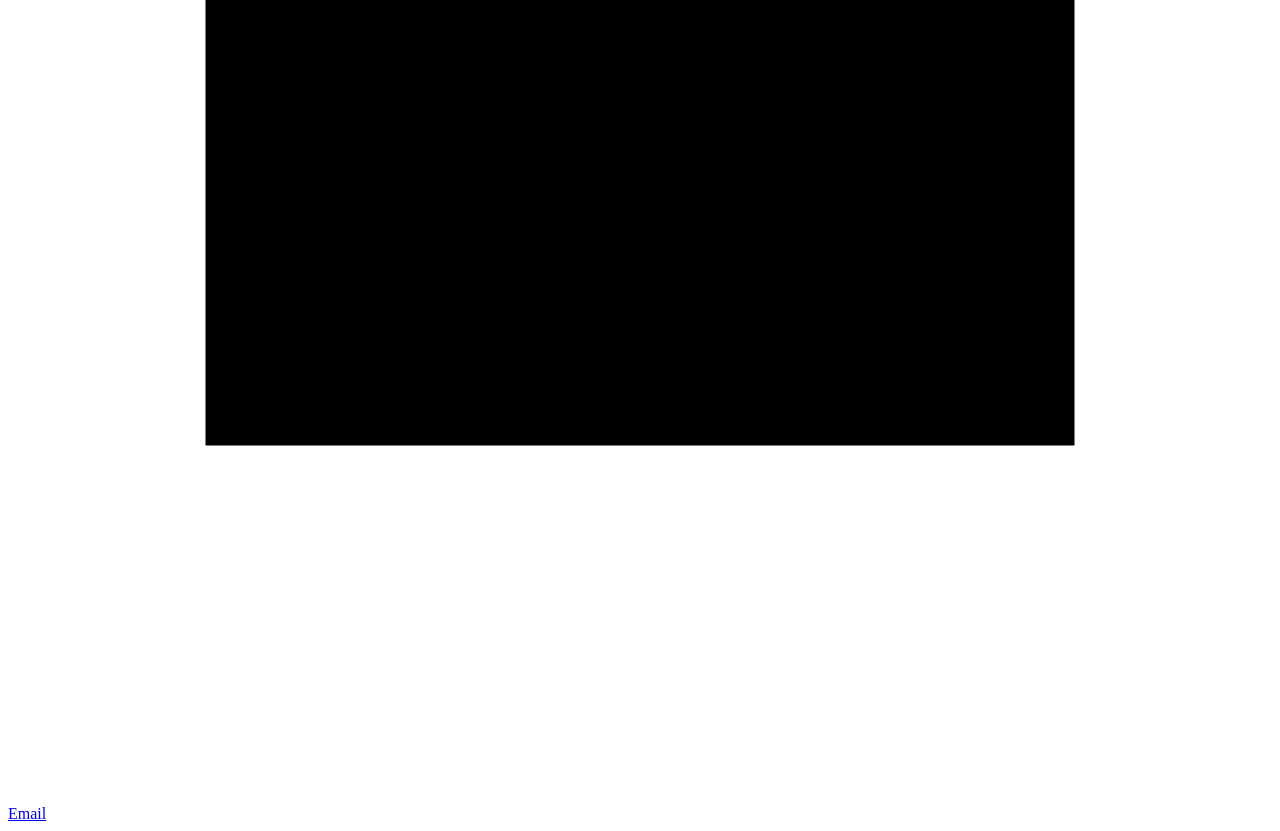
==== commit 3ece0fb4: "Add portrait favicon assets" ====
--- a/docs/index.html
+++ b/docs/index.html
@@ -24,6 +24,10 @@
       href="https://fonts.googleapis.com/css2?family=DM+Sans:wght@400;500;700&family=IBM+Plex+Mono:wght@400;500;600&family=Sora:wght@500;600;700&display=swap"
       rel="stylesheet"
     />
+    <link rel="icon" type="image/x-icon" href="./favicon.ico?v=2" />
+    <link rel="icon" type="image/png" sizes="32x32" href="./favicon-32x32.png?v=2" />
+    <link rel="icon" type="image/png" sizes="16x16" href="./favicon-16x16.png?v=2" />
+    <link rel="apple-touch-icon" sizes="180x180" href="./apple-touch-icon.png?v=2" />
     <link rel="stylesheet" href="./styles.css" />
   </head>
   <body>
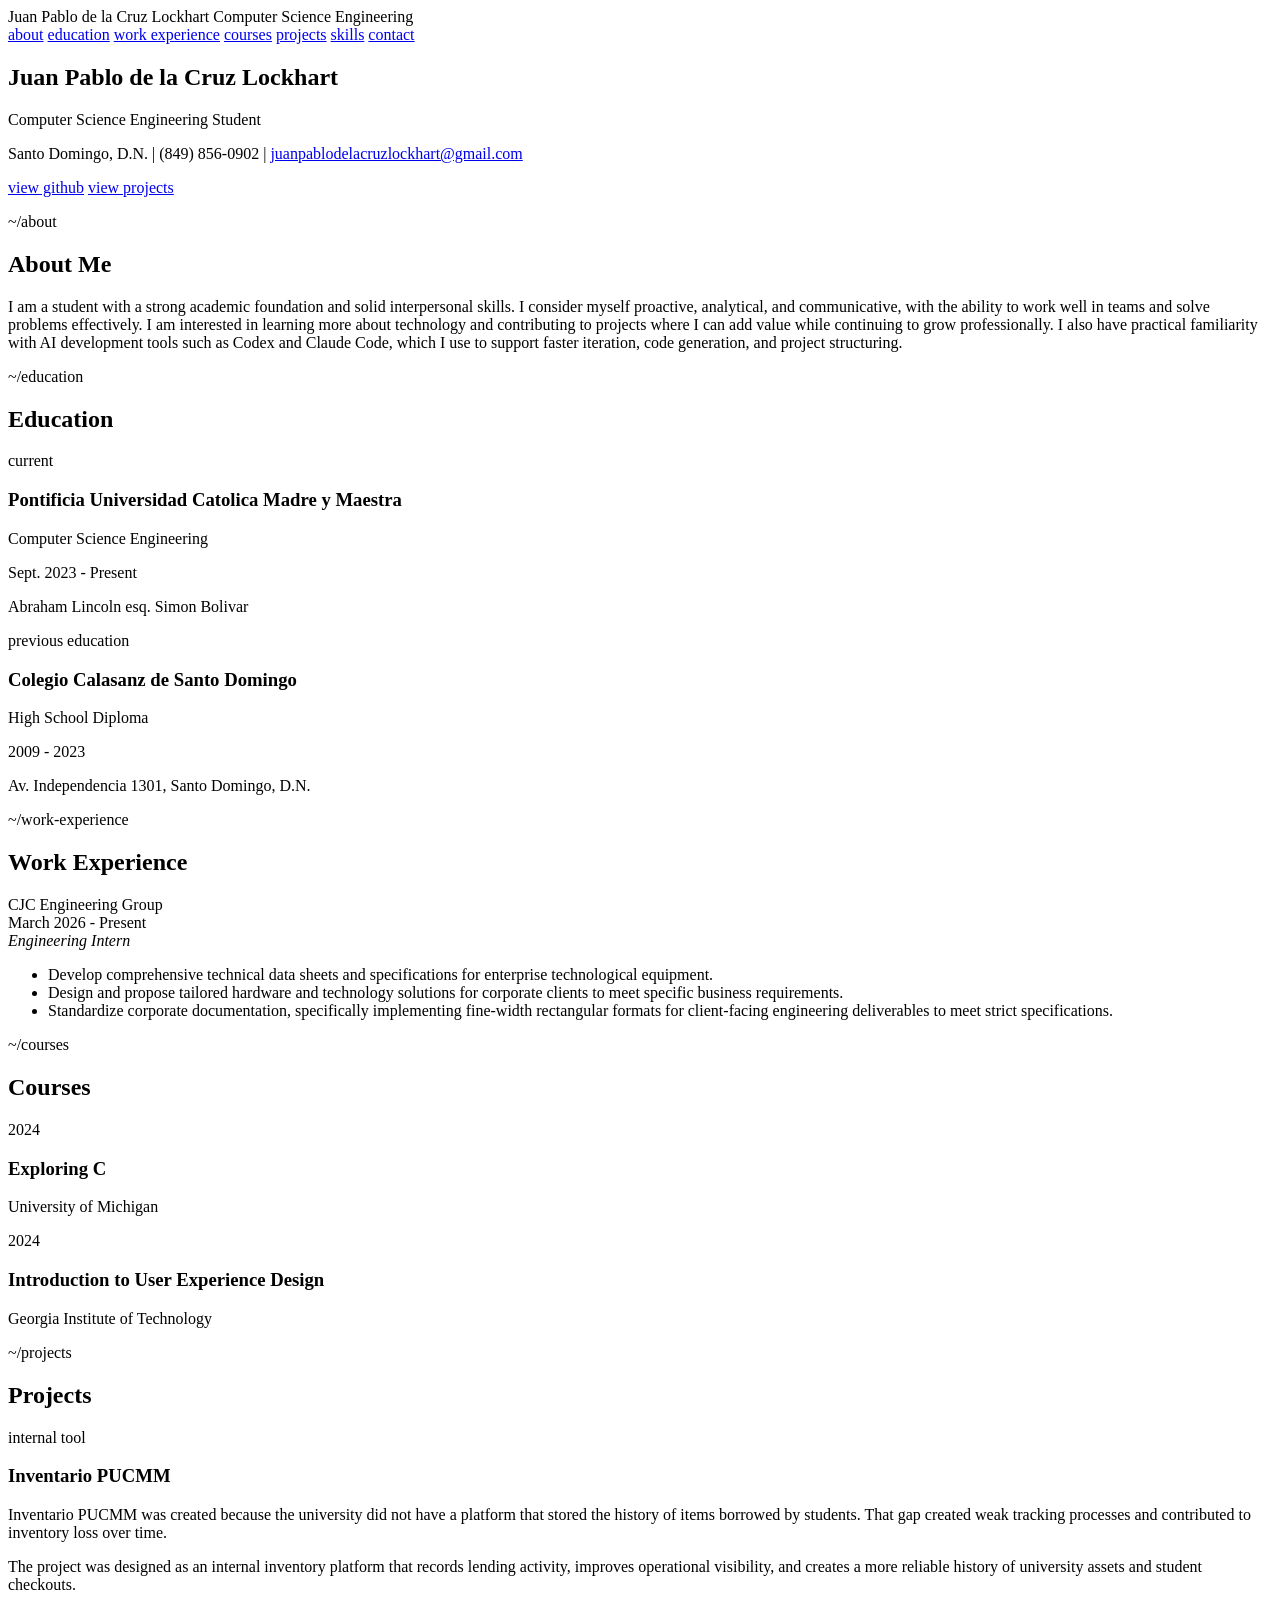
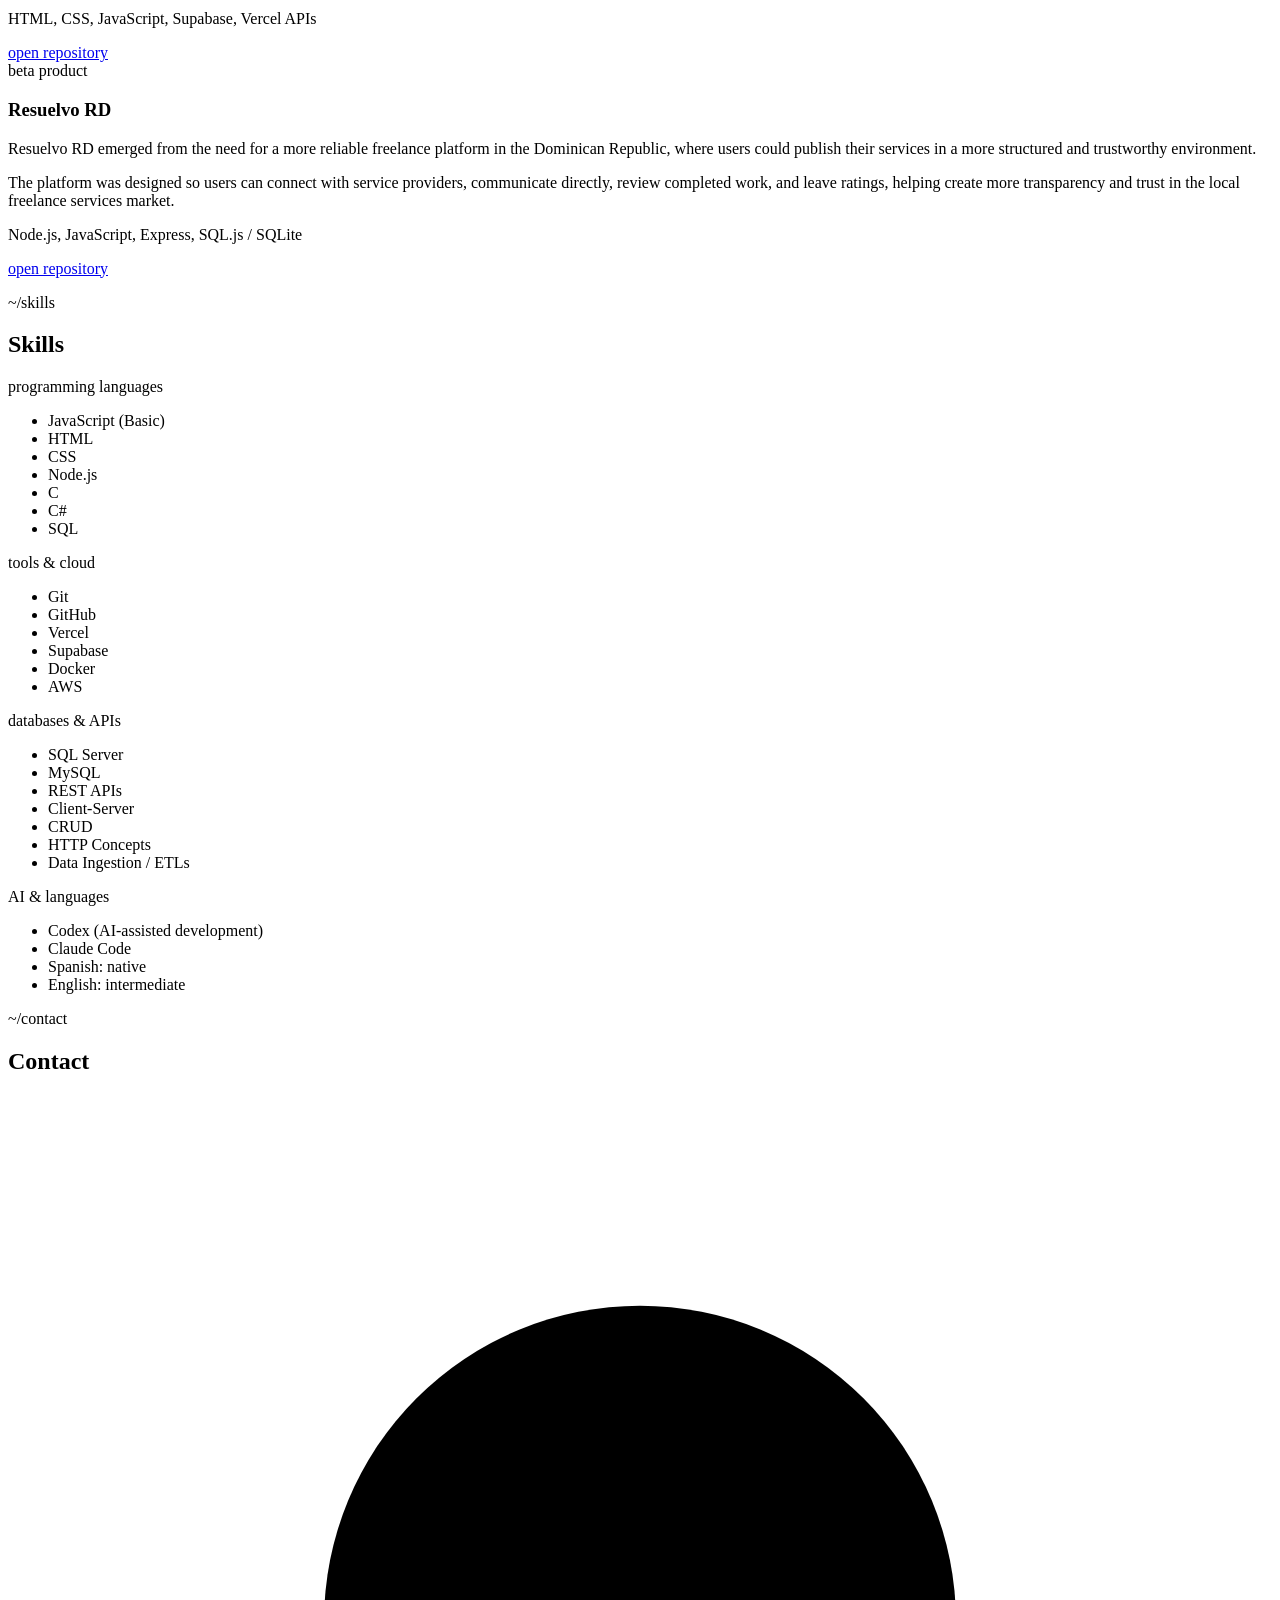
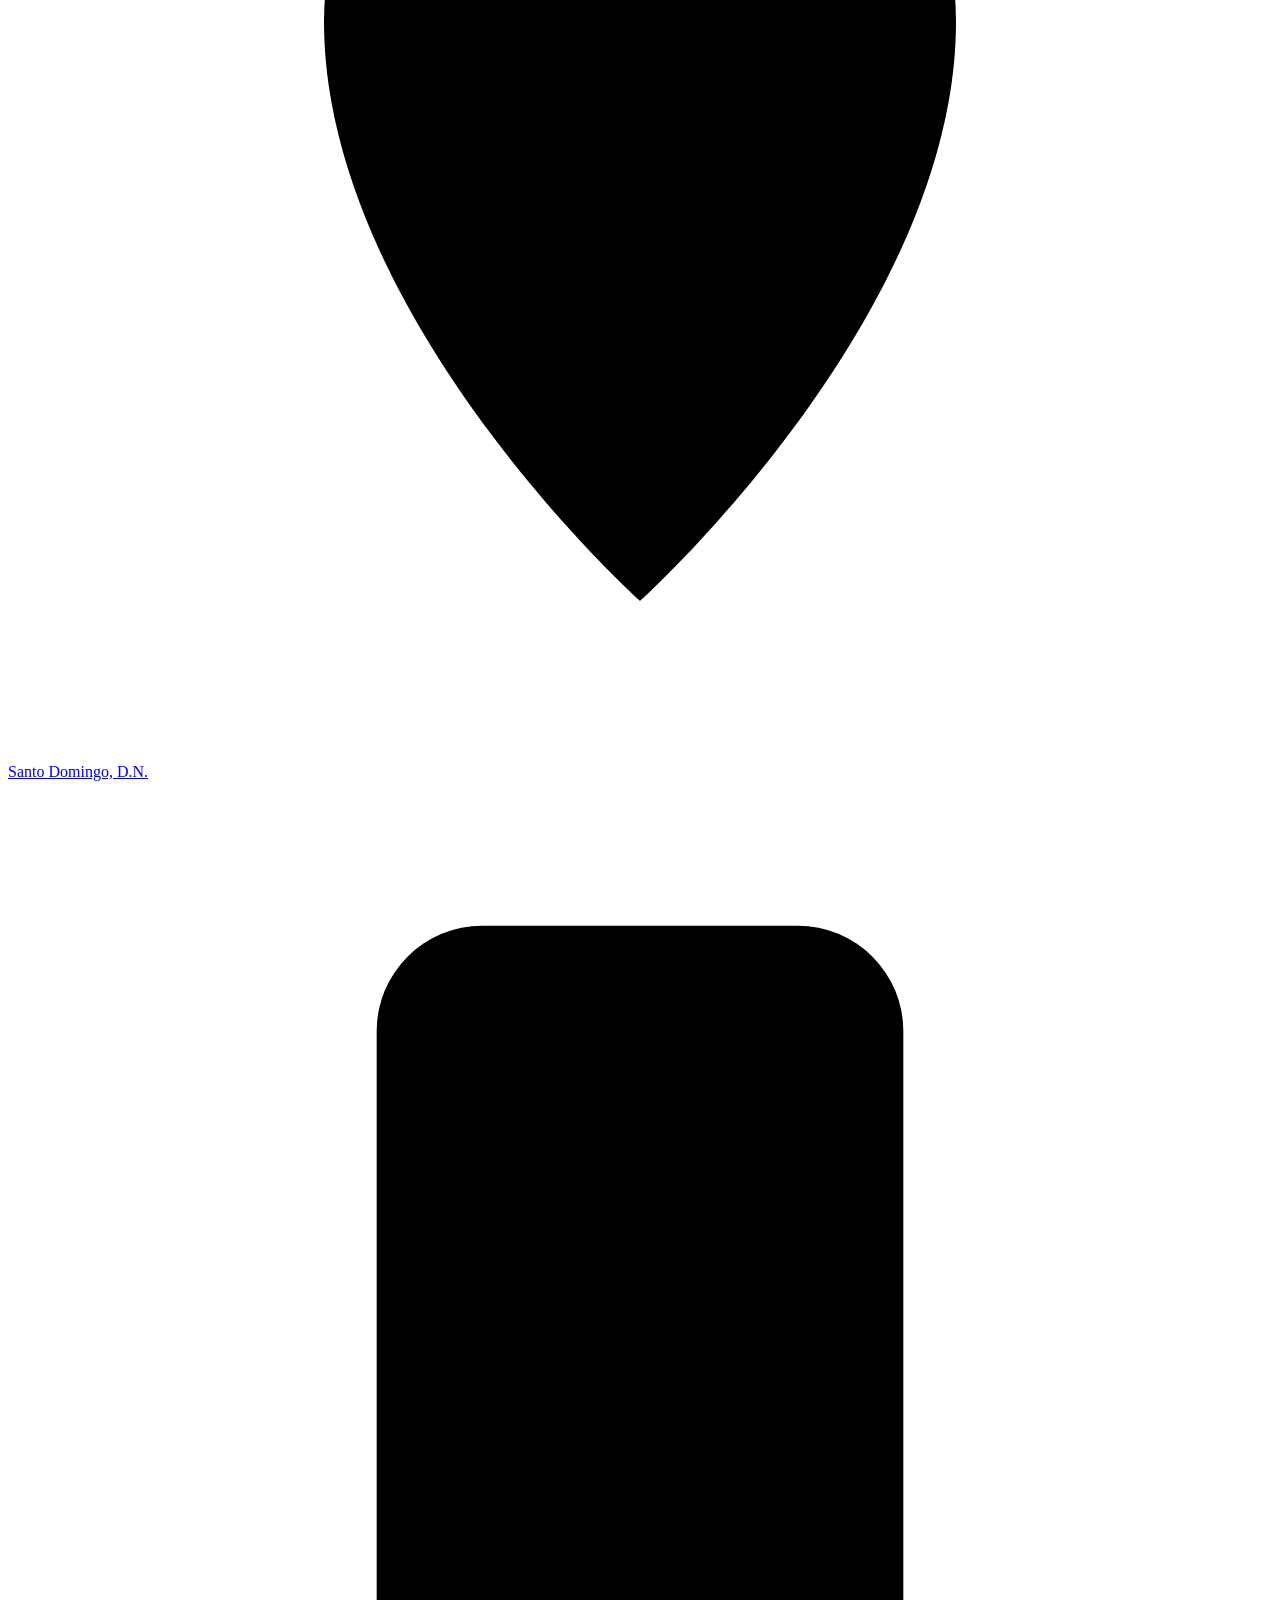
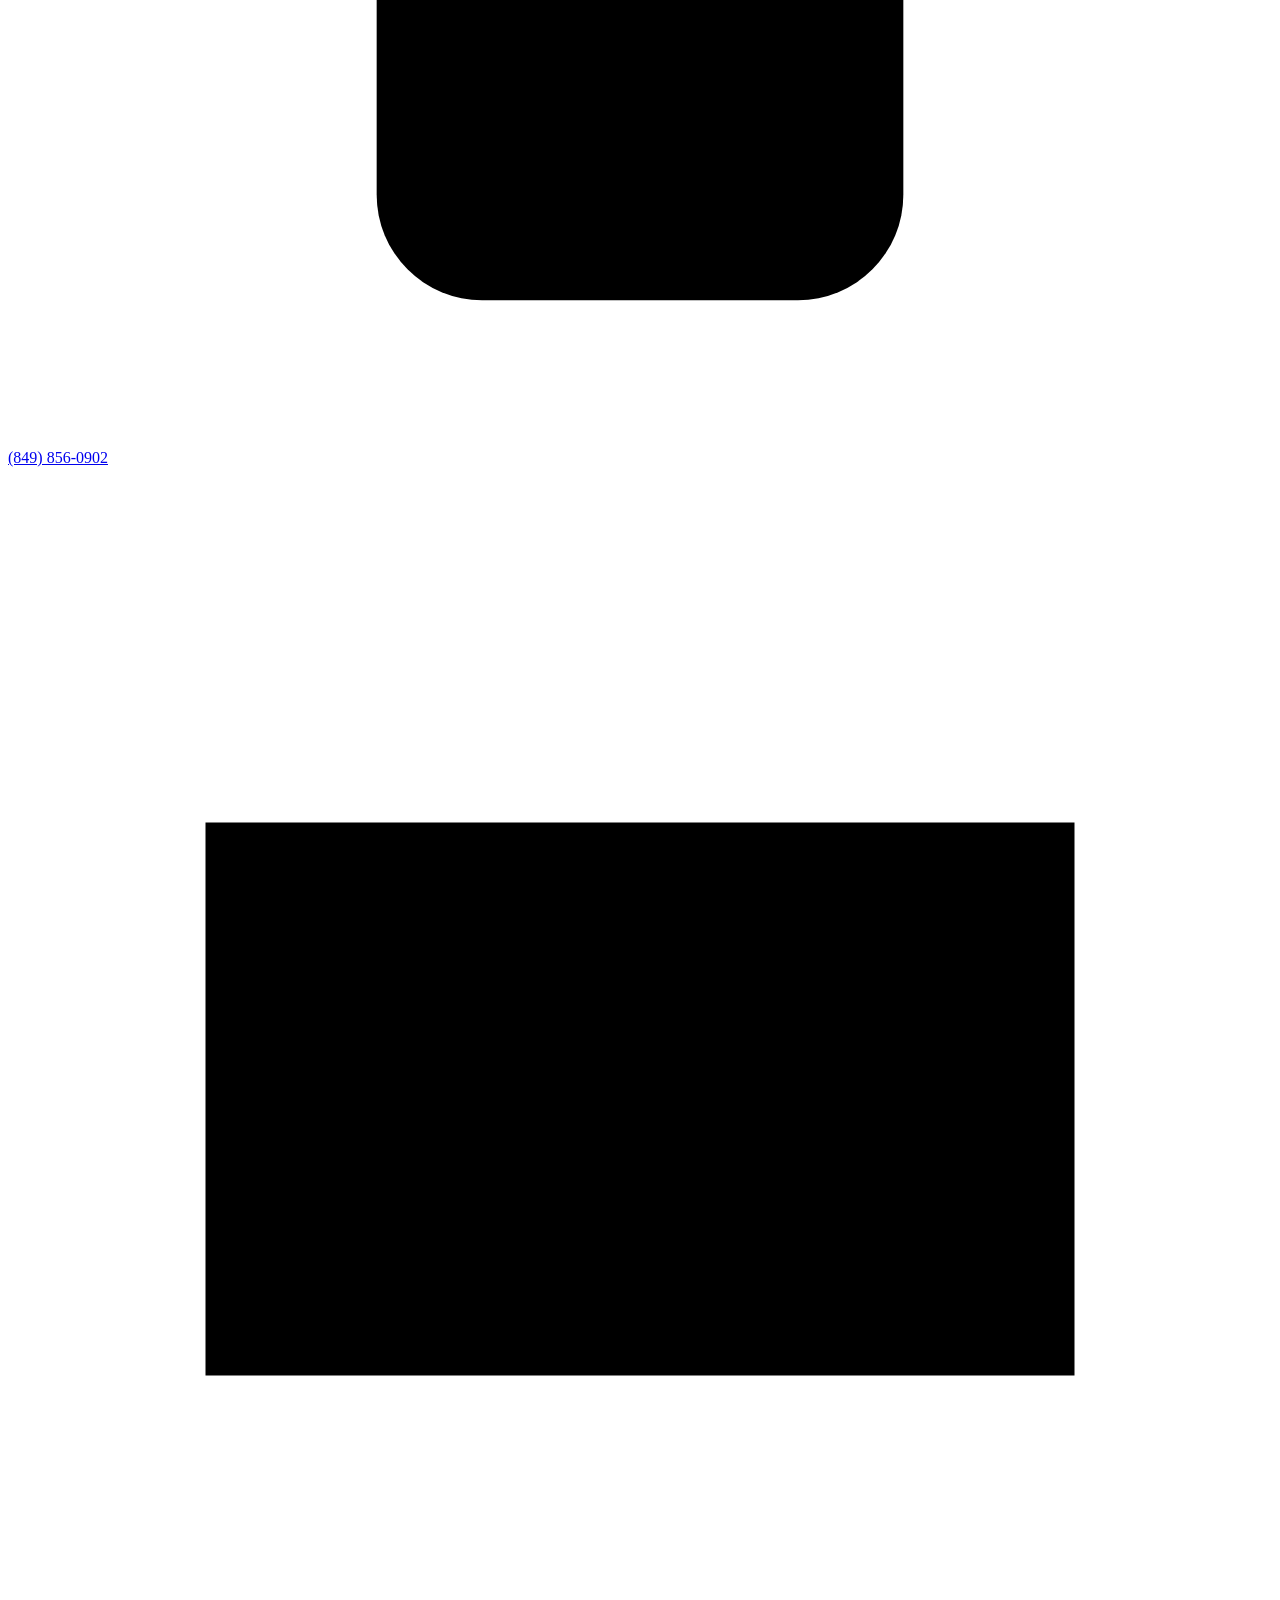
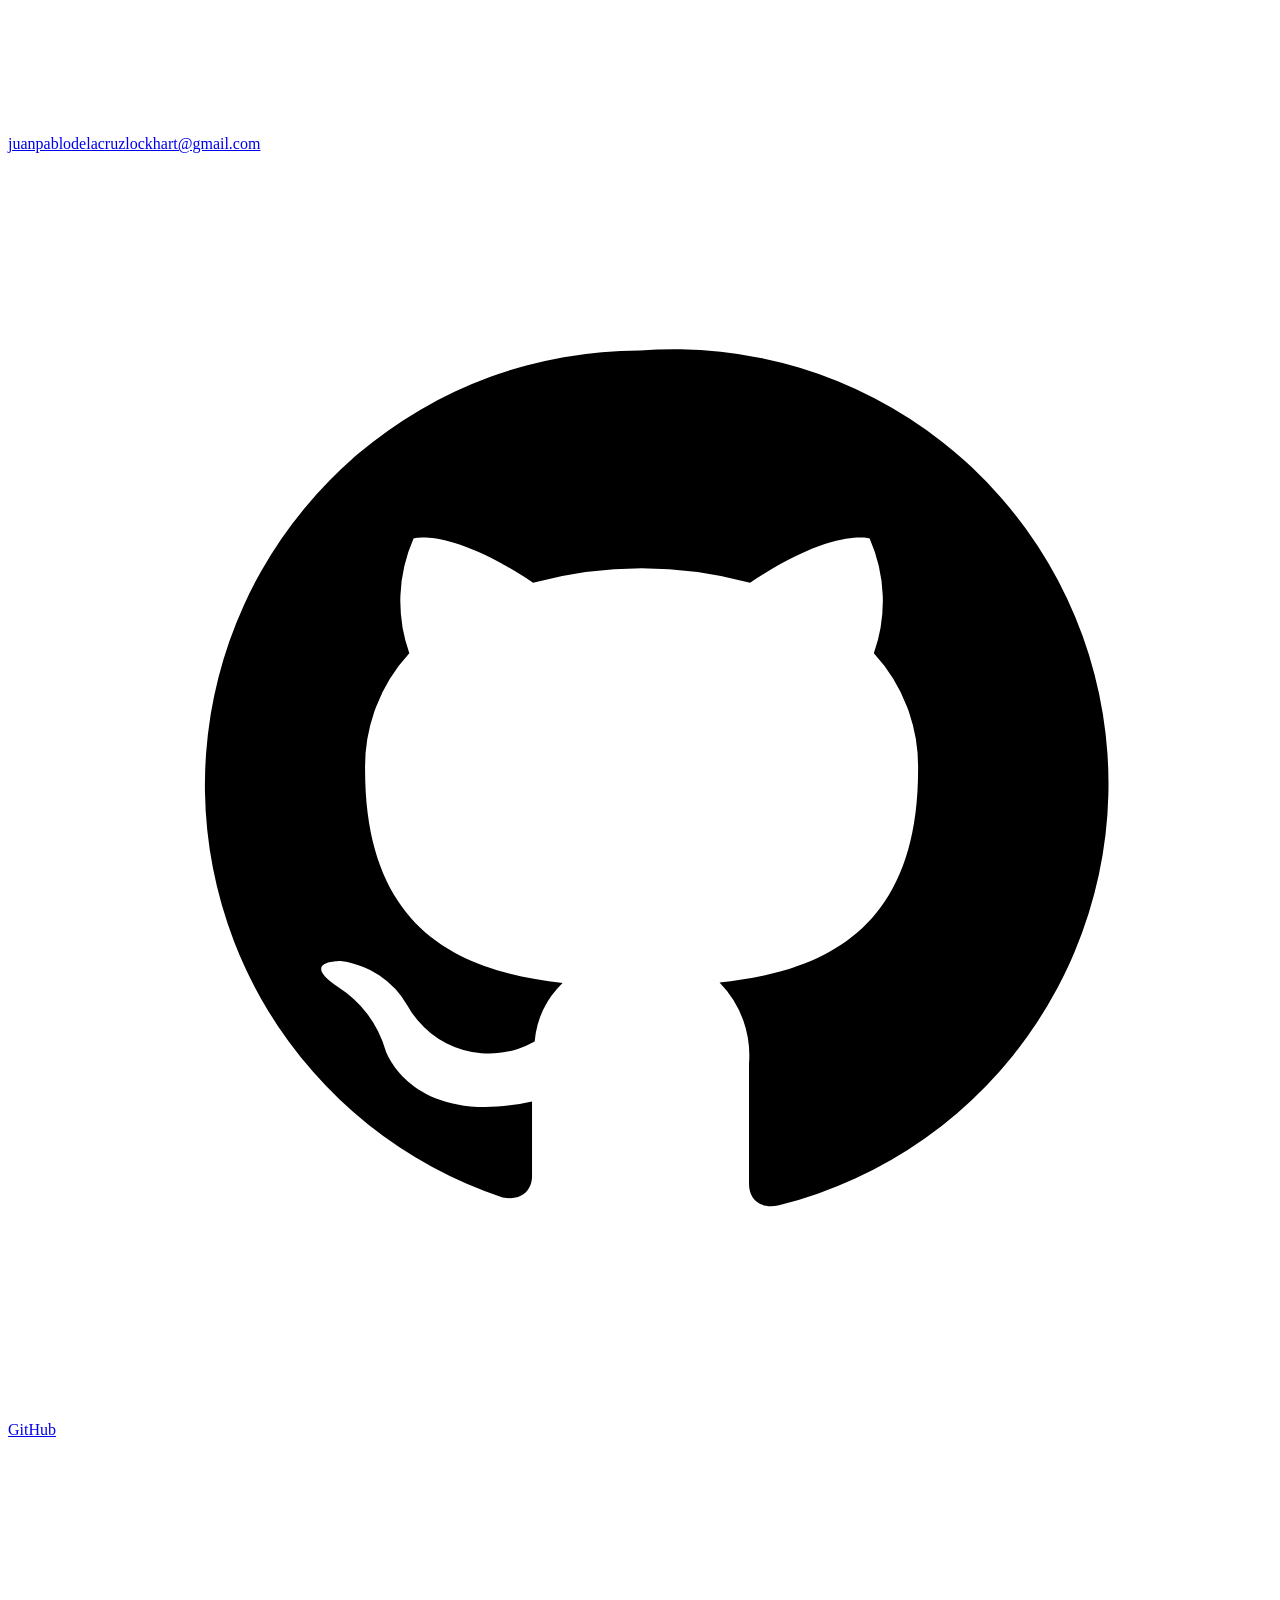
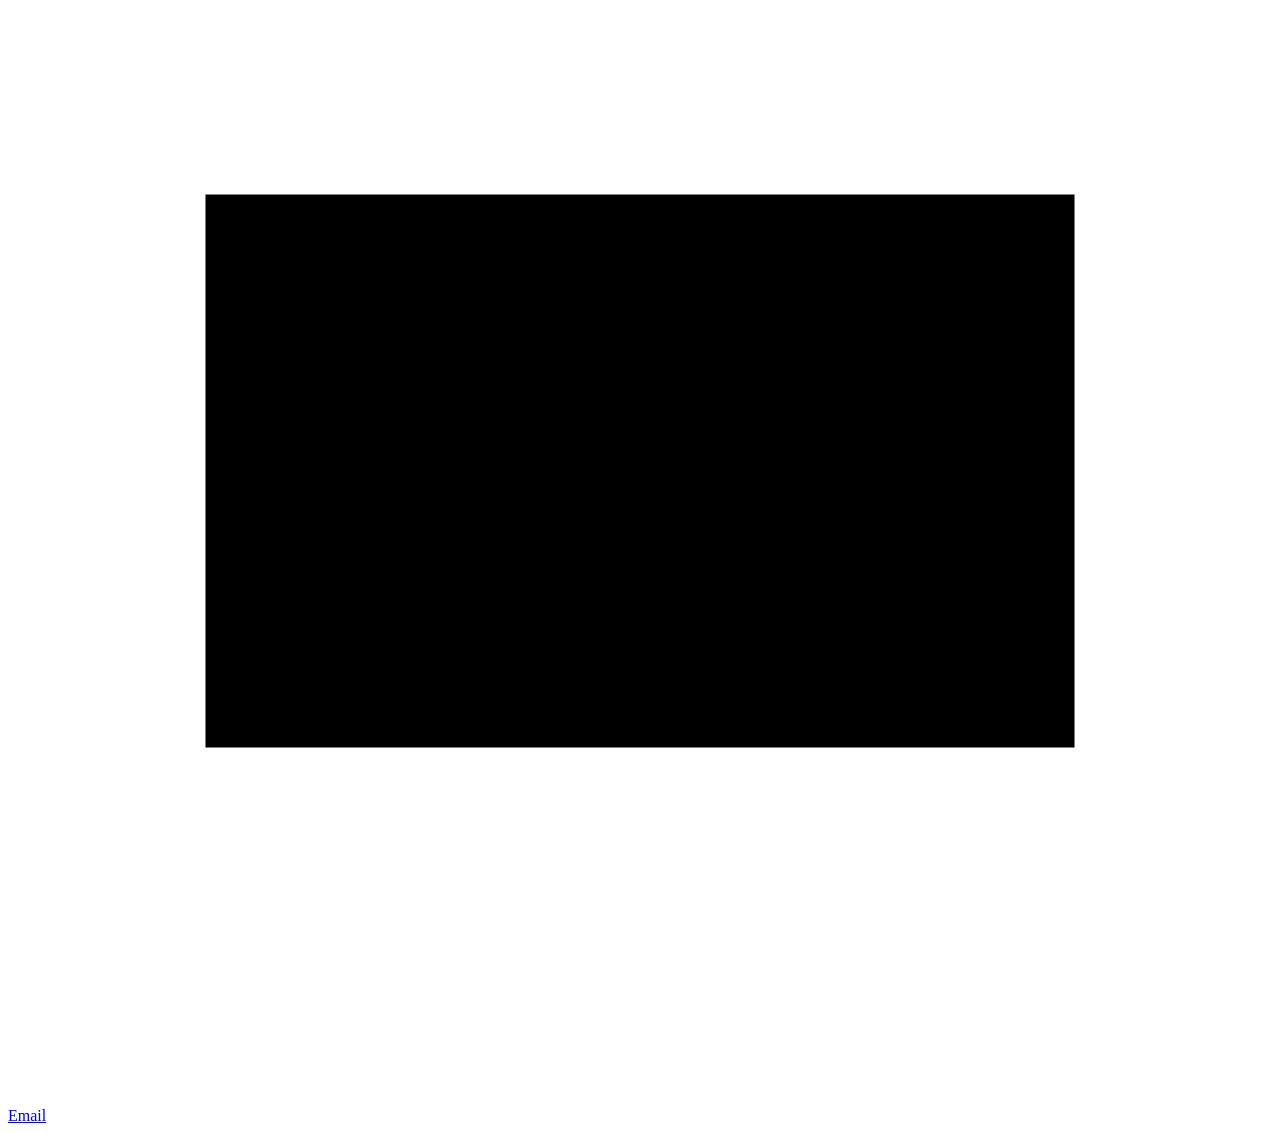
==== commit ceea99e7: "Expand skills section" ====
--- a/docs/index.html
+++ b/docs/index.html
@@ -224,30 +224,50 @@
             <p class="section-path">~/skills</p>
             <h2>Skills</h2>
           </div>
-          <div class="card-grid card-grid-3">
-            <article class="info-card">
-              <div class="card-label">technical</div>
-              <ul class="detail-list">
-                <li>Advanced use of Microsoft Office 365</li>
-                <li>Basic programming in C and C#</li>
-                <li>Basic database knowledge in SQL and MySQL</li>
-                <li>Basic knowledge of user experience design</li>
-                <li>AI tools: Codex and Claude Code</li>
-              </ul>
-            </article>
-
-            <article class="info-card">
-              <div class="card-label">interpersonal</div>
-              <ul class="detail-list">
-                <li>Teamwork</li>
-                <li>Effective communication</li>
-                <li>Leadership in group activities</li>
-              </ul>
-            </article>
-
-            <article class="info-card">
-              <div class="card-label">languages</div>
-              <ul class="detail-list">
+          <div class="card-grid">
+            <article class="info-card">
+              <div class="card-label">programming languages</div>
+              <ul class="detail-list">
+                <li>JavaScript (Basic)</li>
+                <li>HTML</li>
+                <li>CSS</li>
+                <li>Node.js</li>
+                <li>C</li>
+                <li>C#</li>
+                <li>SQL</li>
+              </ul>
+            </article>
+
+            <article class="info-card">
+              <div class="card-label">tools & cloud</div>
+              <ul class="detail-list">
+                <li>Git</li>
+                <li>GitHub</li>
+                <li>Vercel</li>
+                <li>Supabase</li>
+                <li>Docker</li>
+                <li>AWS</li>
+              </ul>
+            </article>
+
+            <article class="info-card">
+              <div class="card-label">databases & APIs</div>
+              <ul class="detail-list">
+                <li>SQL Server</li>
+                <li>MySQL</li>
+                <li>REST APIs</li>
+                <li>Client-Server</li>
+                <li>CRUD</li>
+                <li>HTTP Concepts</li>
+                <li>Data Ingestion / ETLs</li>
+              </ul>
+            </article>
+
+            <article class="info-card">
+              <div class="card-label">AI & languages</div>
+              <ul class="detail-list">
+                <li>Codex (AI-assisted development)</li>
+                <li>Claude Code</li>
                 <li>Spanish: native</li>
                 <li>English: intermediate</li>
               </ul>
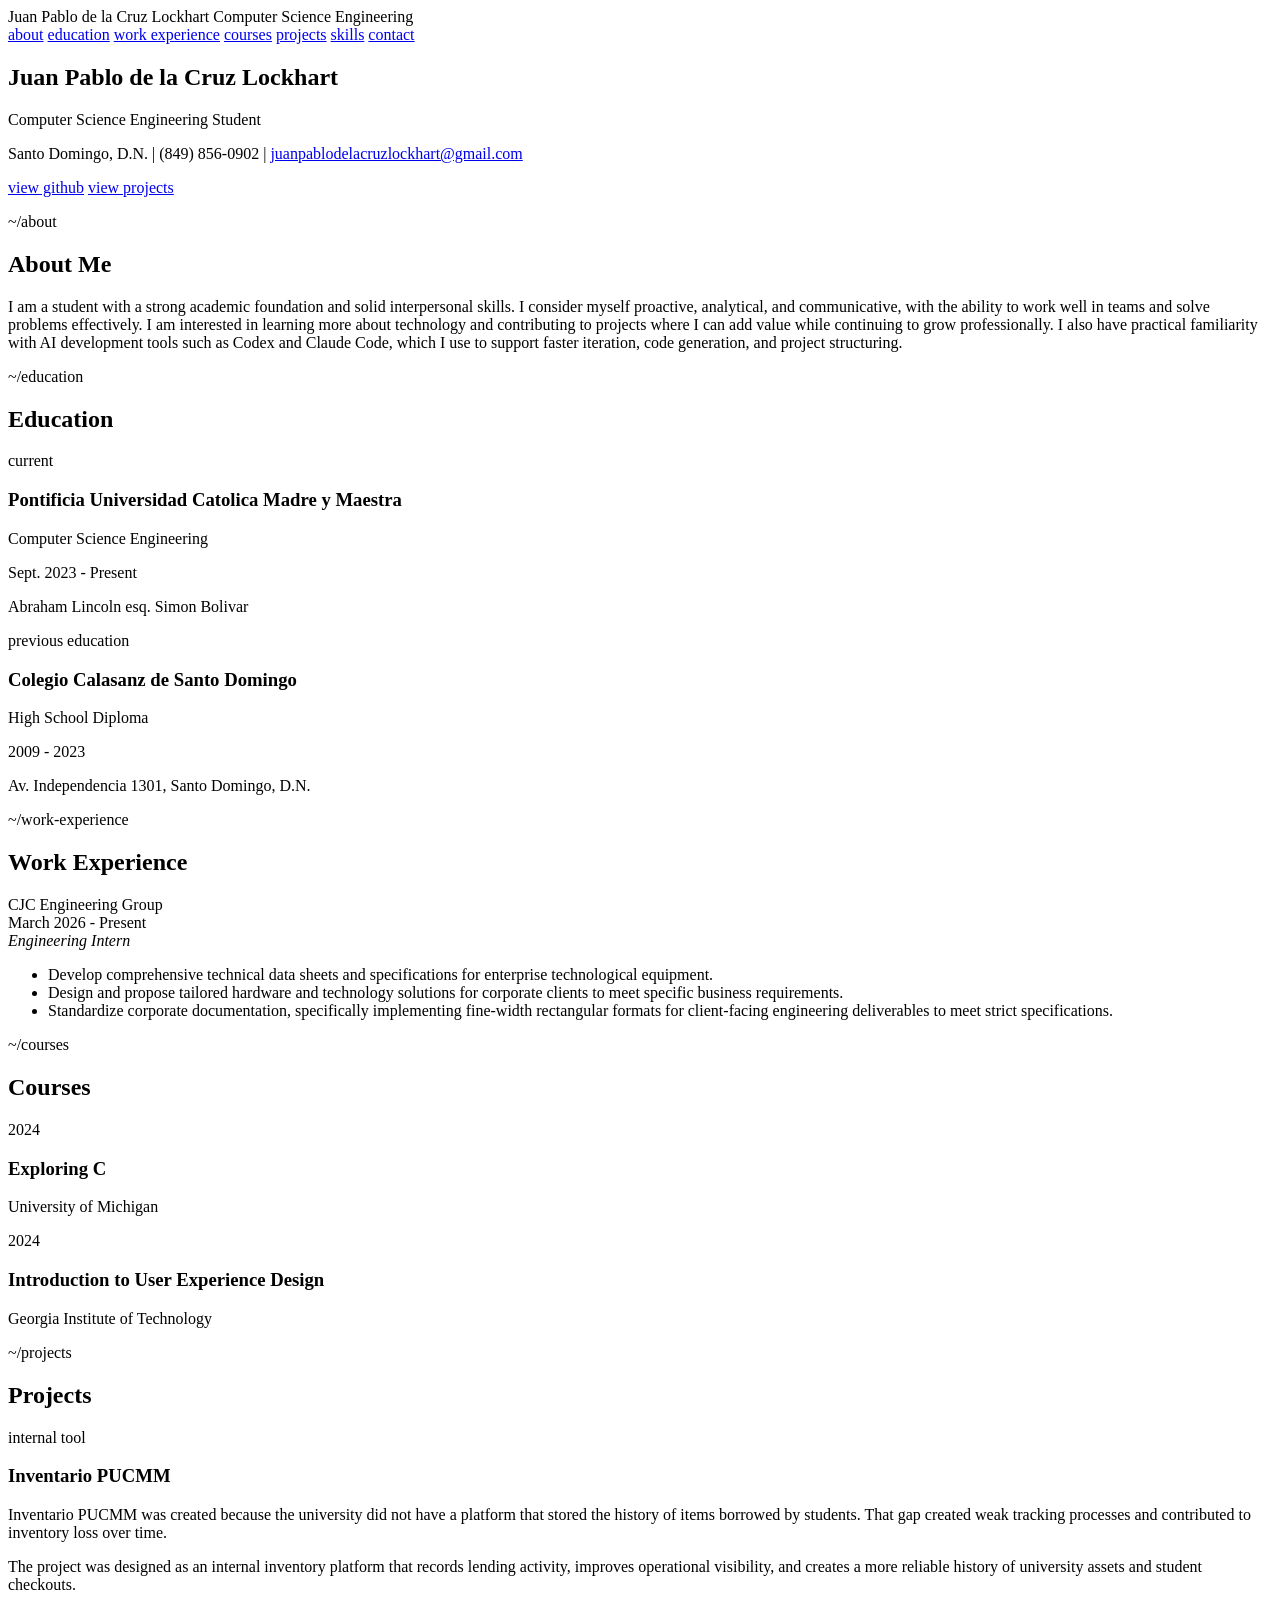
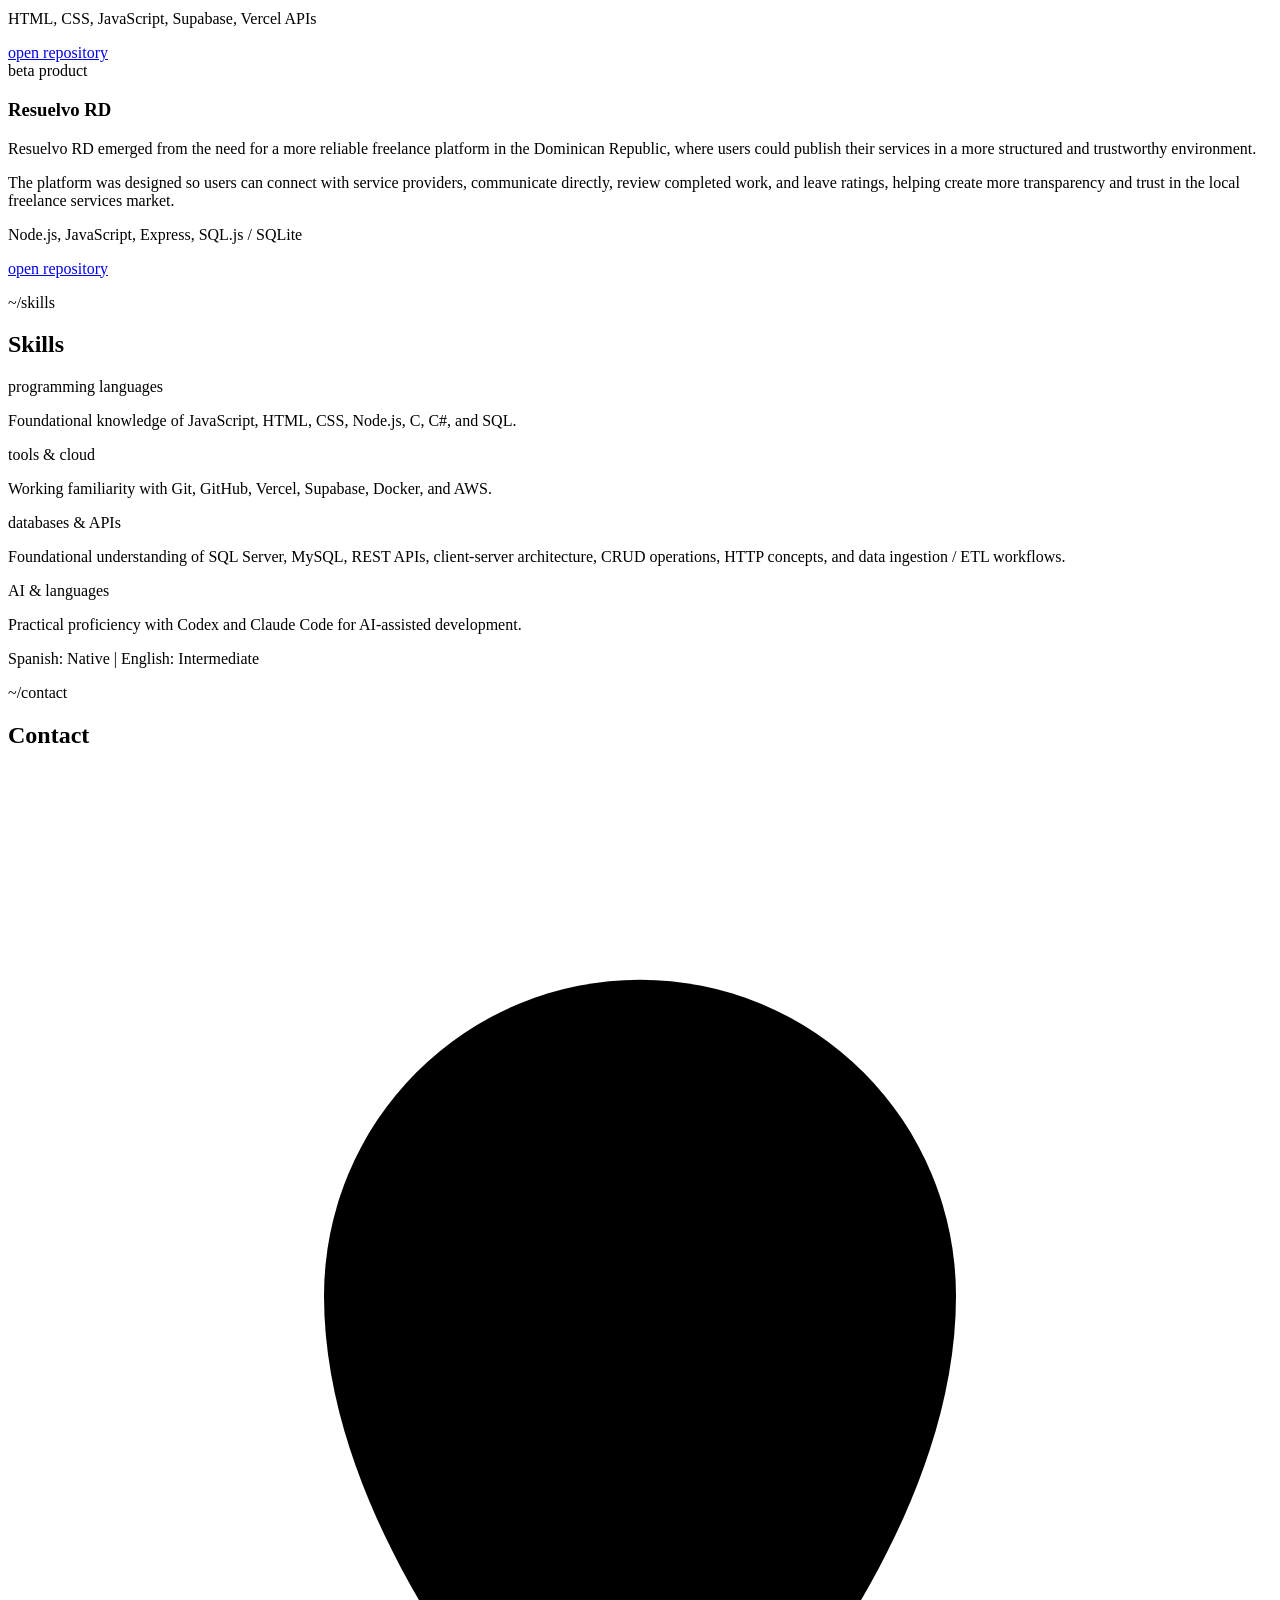
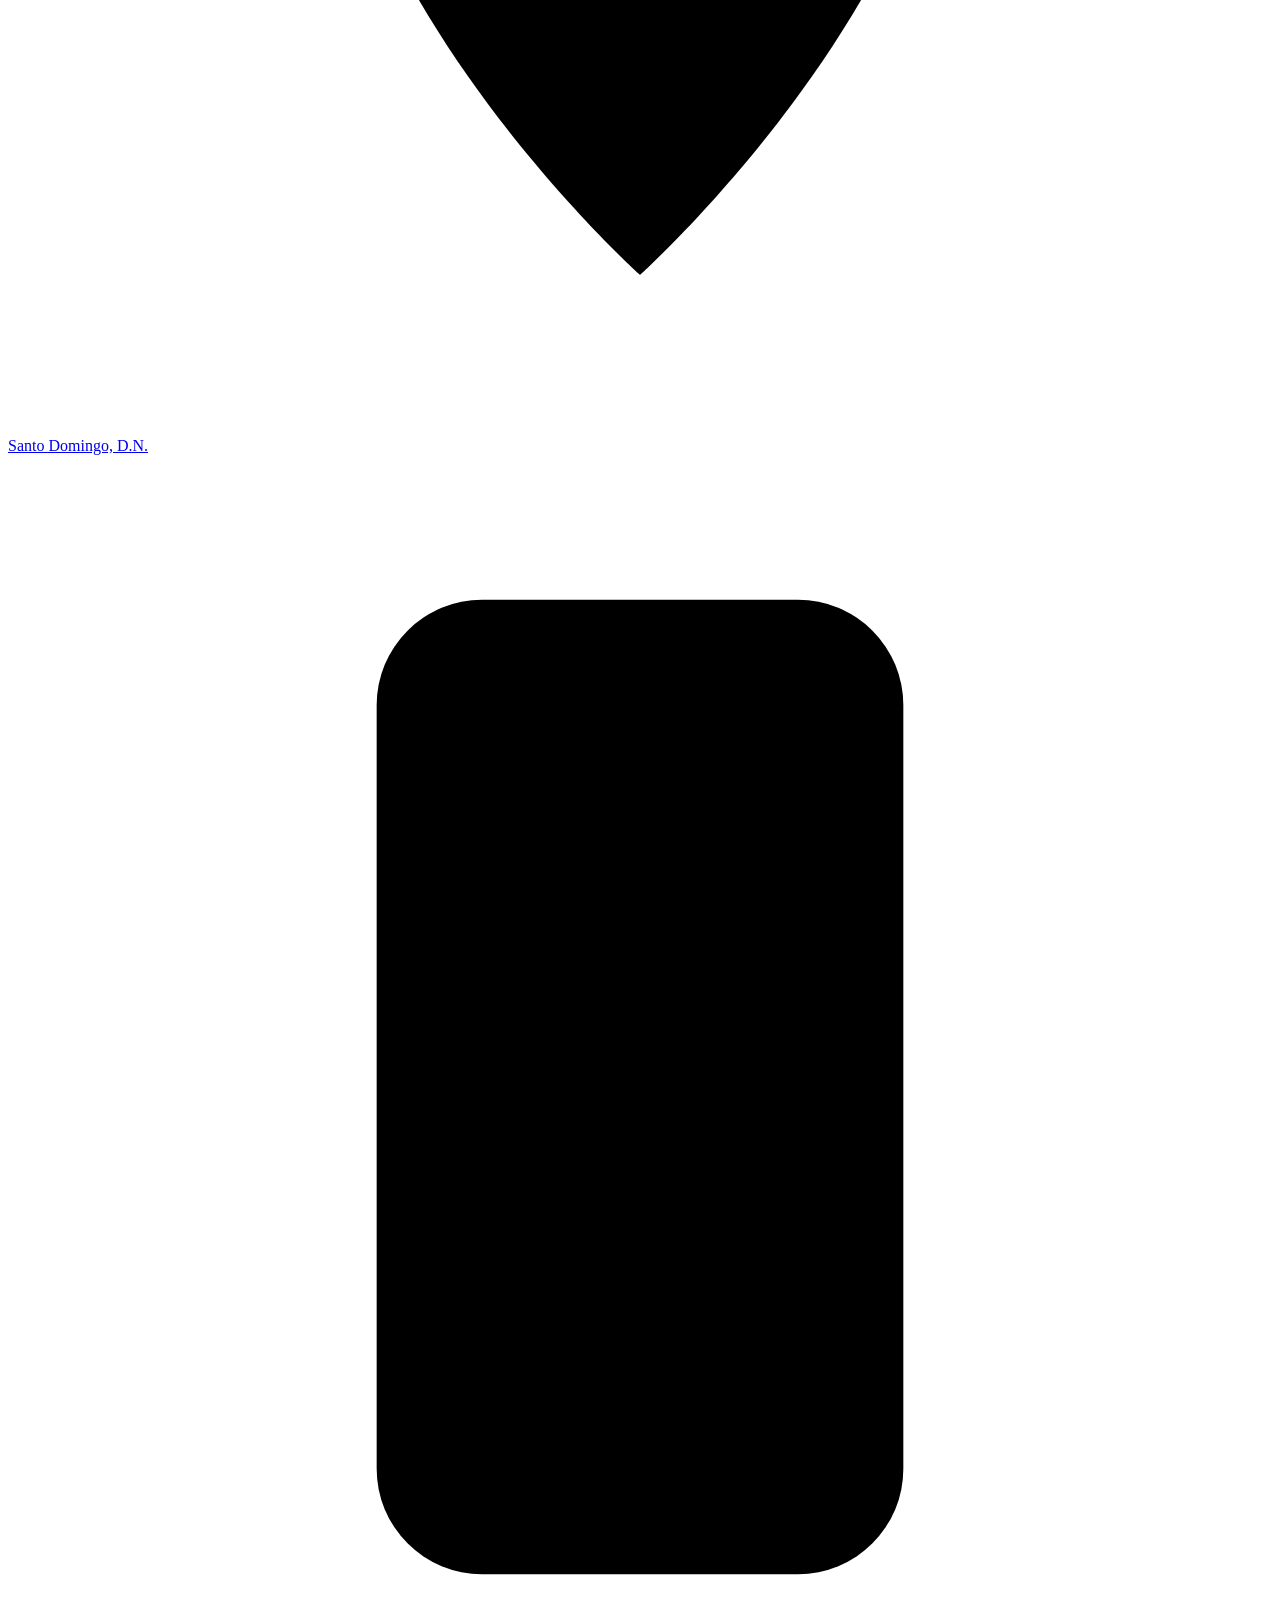
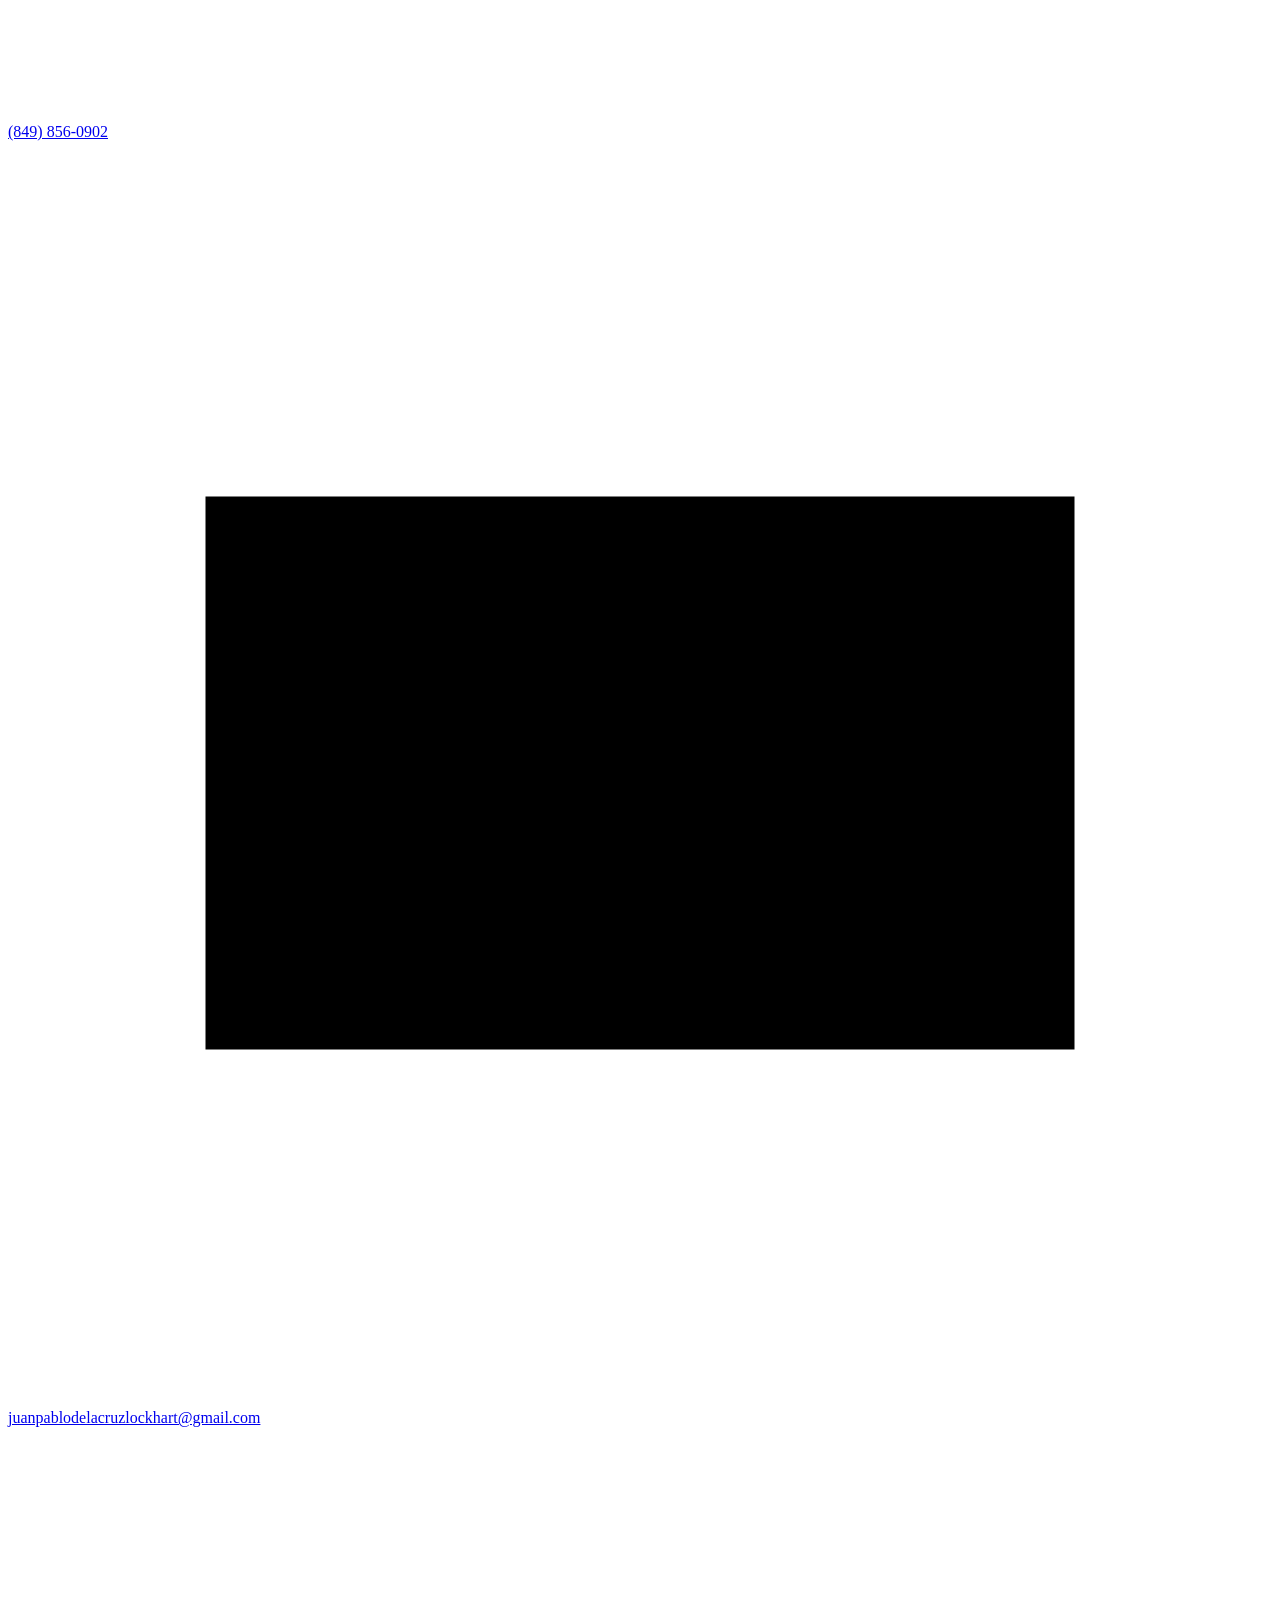
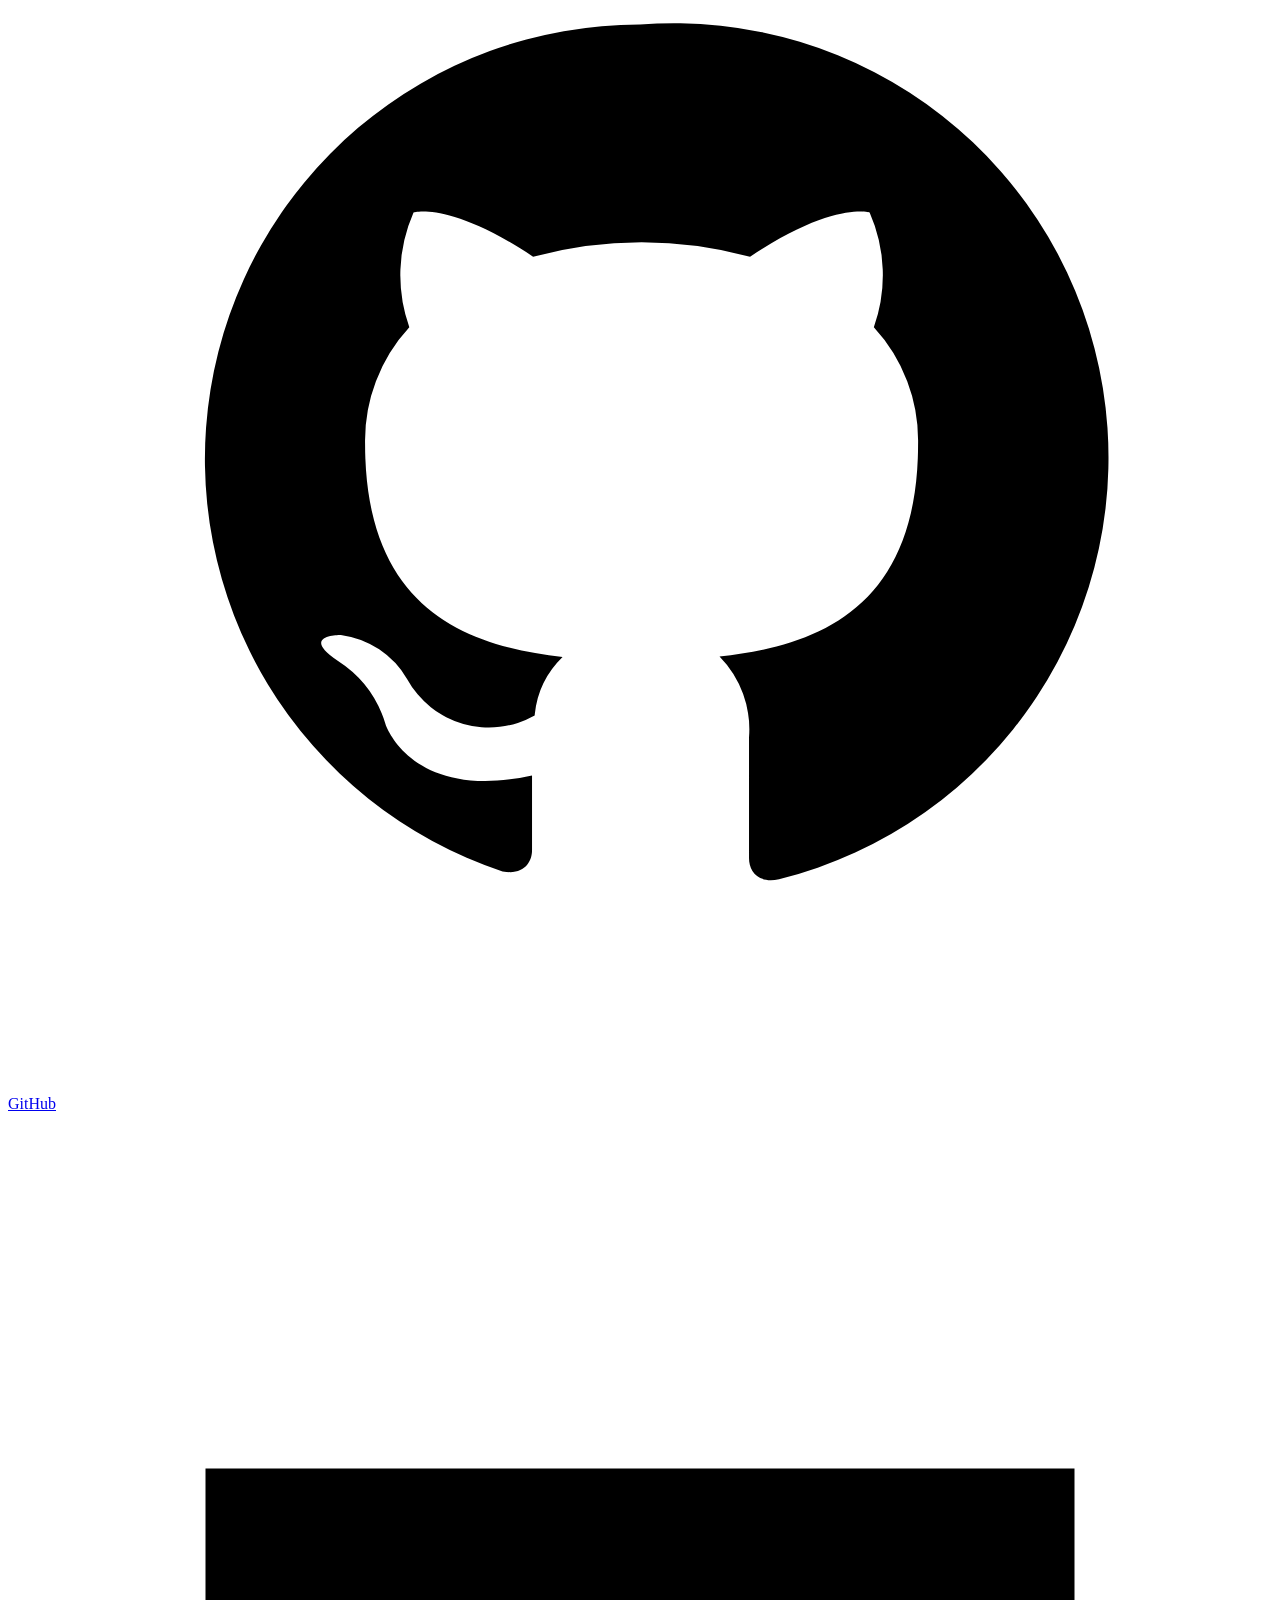
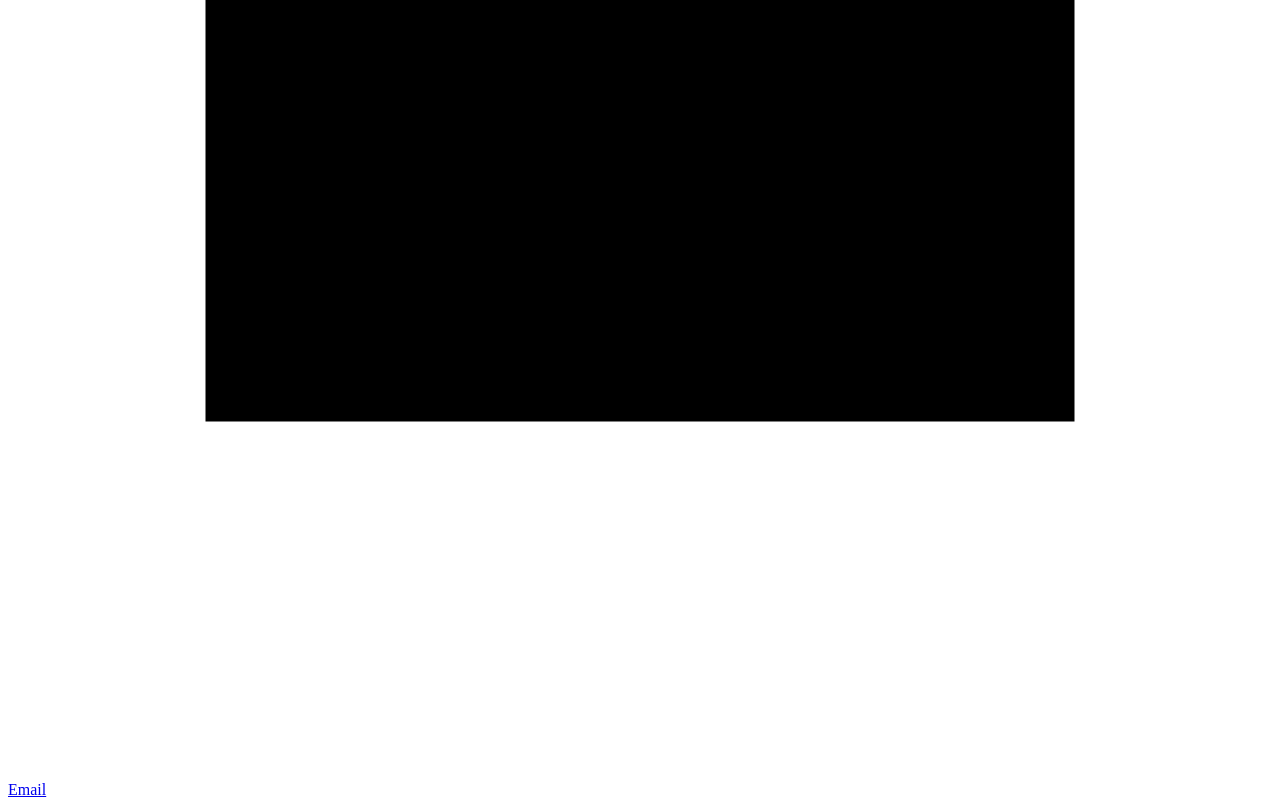
==== commit 2f537f5e: "Refine skills wording" ====
--- a/docs/index.html
+++ b/docs/index.html
@@ -227,50 +227,36 @@
           <div class="card-grid">
             <article class="info-card">
               <div class="card-label">programming languages</div>
-              <ul class="detail-list">
-                <li>JavaScript (Basic)</li>
-                <li>HTML</li>
-                <li>CSS</li>
-                <li>Node.js</li>
-                <li>C</li>
-                <li>C#</li>
-                <li>SQL</li>
-              </ul>
+              <p class="card-copy">
+                Foundational knowledge of JavaScript, HTML, CSS, Node.js, C,
+                C#, and SQL.
+              </p>
             </article>
 
             <article class="info-card">
               <div class="card-label">tools & cloud</div>
-              <ul class="detail-list">
-                <li>Git</li>
-                <li>GitHub</li>
-                <li>Vercel</li>
-                <li>Supabase</li>
-                <li>Docker</li>
-                <li>AWS</li>
-              </ul>
+              <p class="card-copy">
+                Working familiarity with Git, GitHub, Vercel, Supabase, Docker,
+                and AWS.
+              </p>
             </article>
 
             <article class="info-card">
               <div class="card-label">databases & APIs</div>
-              <ul class="detail-list">
-                <li>SQL Server</li>
-                <li>MySQL</li>
-                <li>REST APIs</li>
-                <li>Client-Server</li>
-                <li>CRUD</li>
-                <li>HTTP Concepts</li>
-                <li>Data Ingestion / ETLs</li>
-              </ul>
+              <p class="card-copy">
+                Foundational understanding of SQL Server, MySQL, REST APIs,
+                client-server architecture, CRUD operations, HTTP concepts, and
+                data ingestion / ETL workflows.
+              </p>
             </article>
 
             <article class="info-card">
               <div class="card-label">AI & languages</div>
-              <ul class="detail-list">
-                <li>Codex (AI-assisted development)</li>
-                <li>Claude Code</li>
-                <li>Spanish: native</li>
-                <li>English: intermediate</li>
-              </ul>
+              <p class="card-copy">
+                Practical proficiency with Codex and Claude Code for AI-assisted
+                development.
+              </p>
+              <p class="card-copy">Spanish: Native | English: Intermediate</p>
             </article>
           </div>
         </section>
